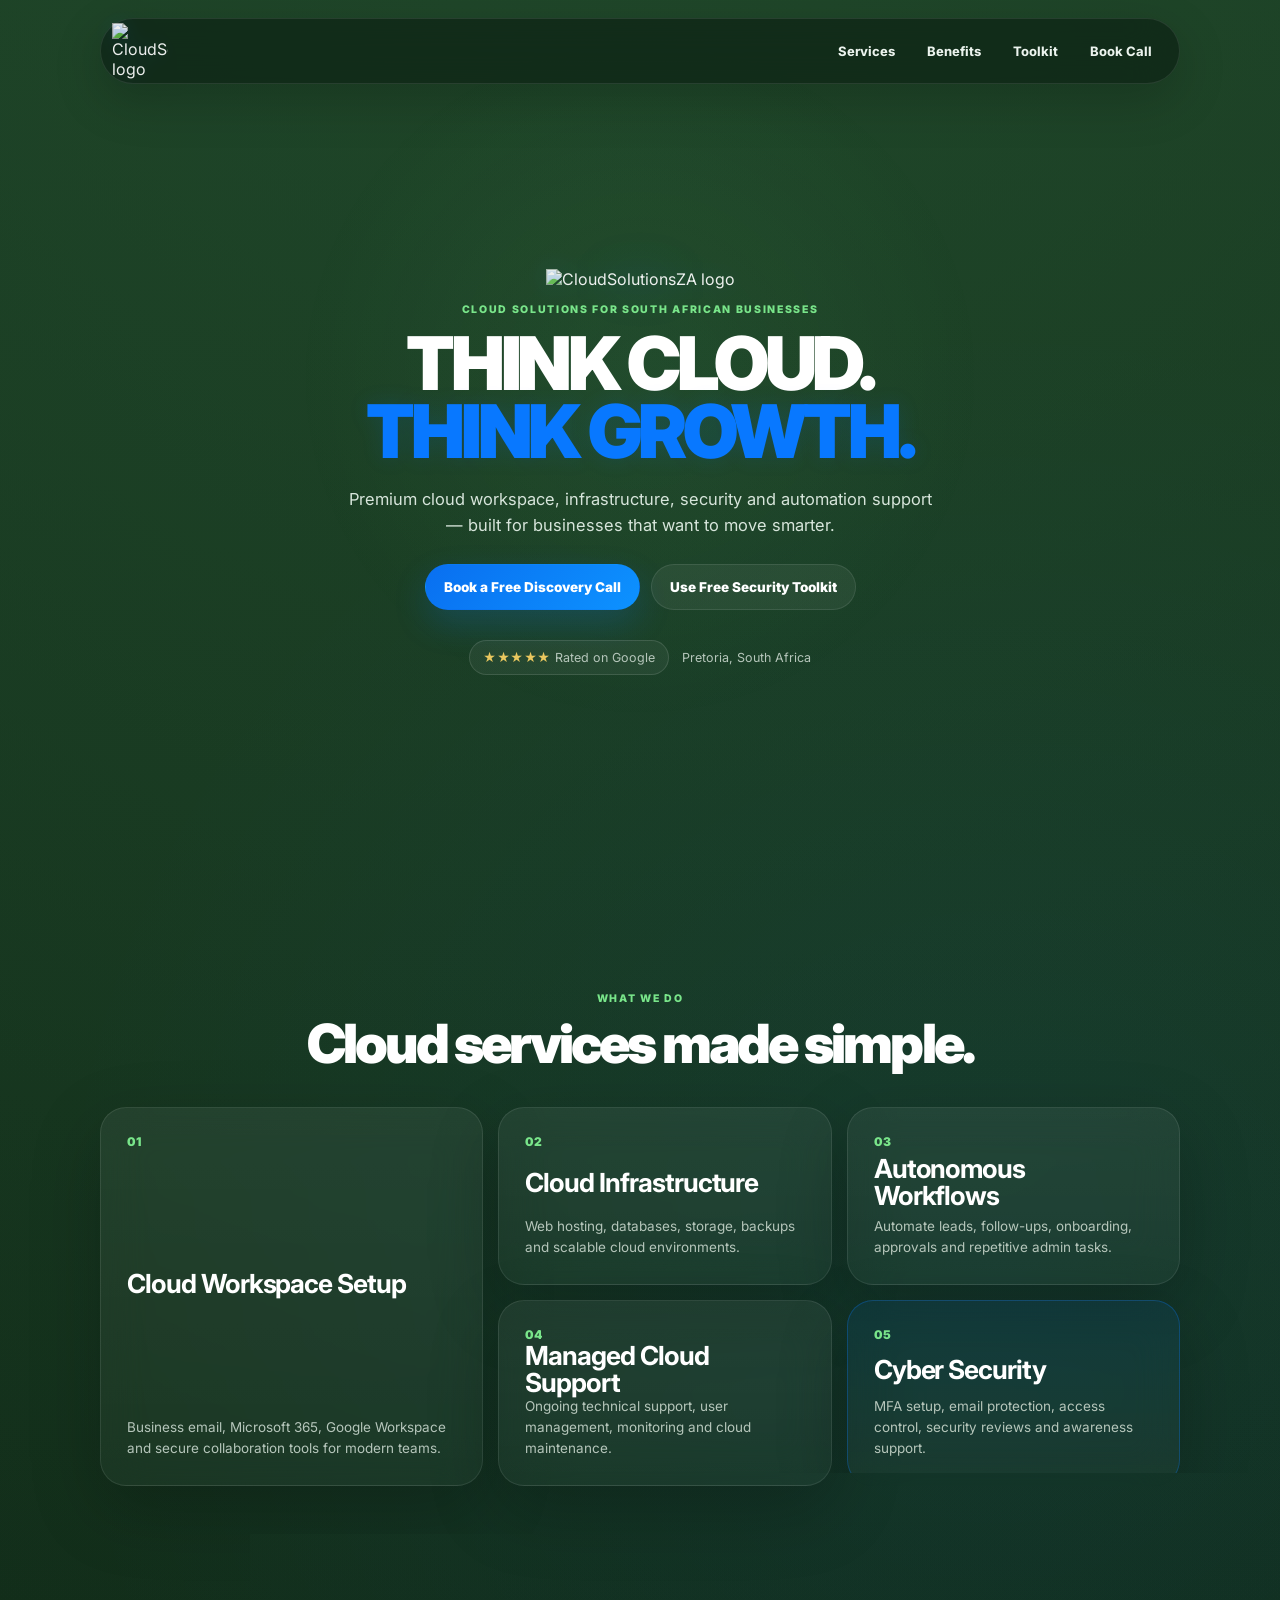
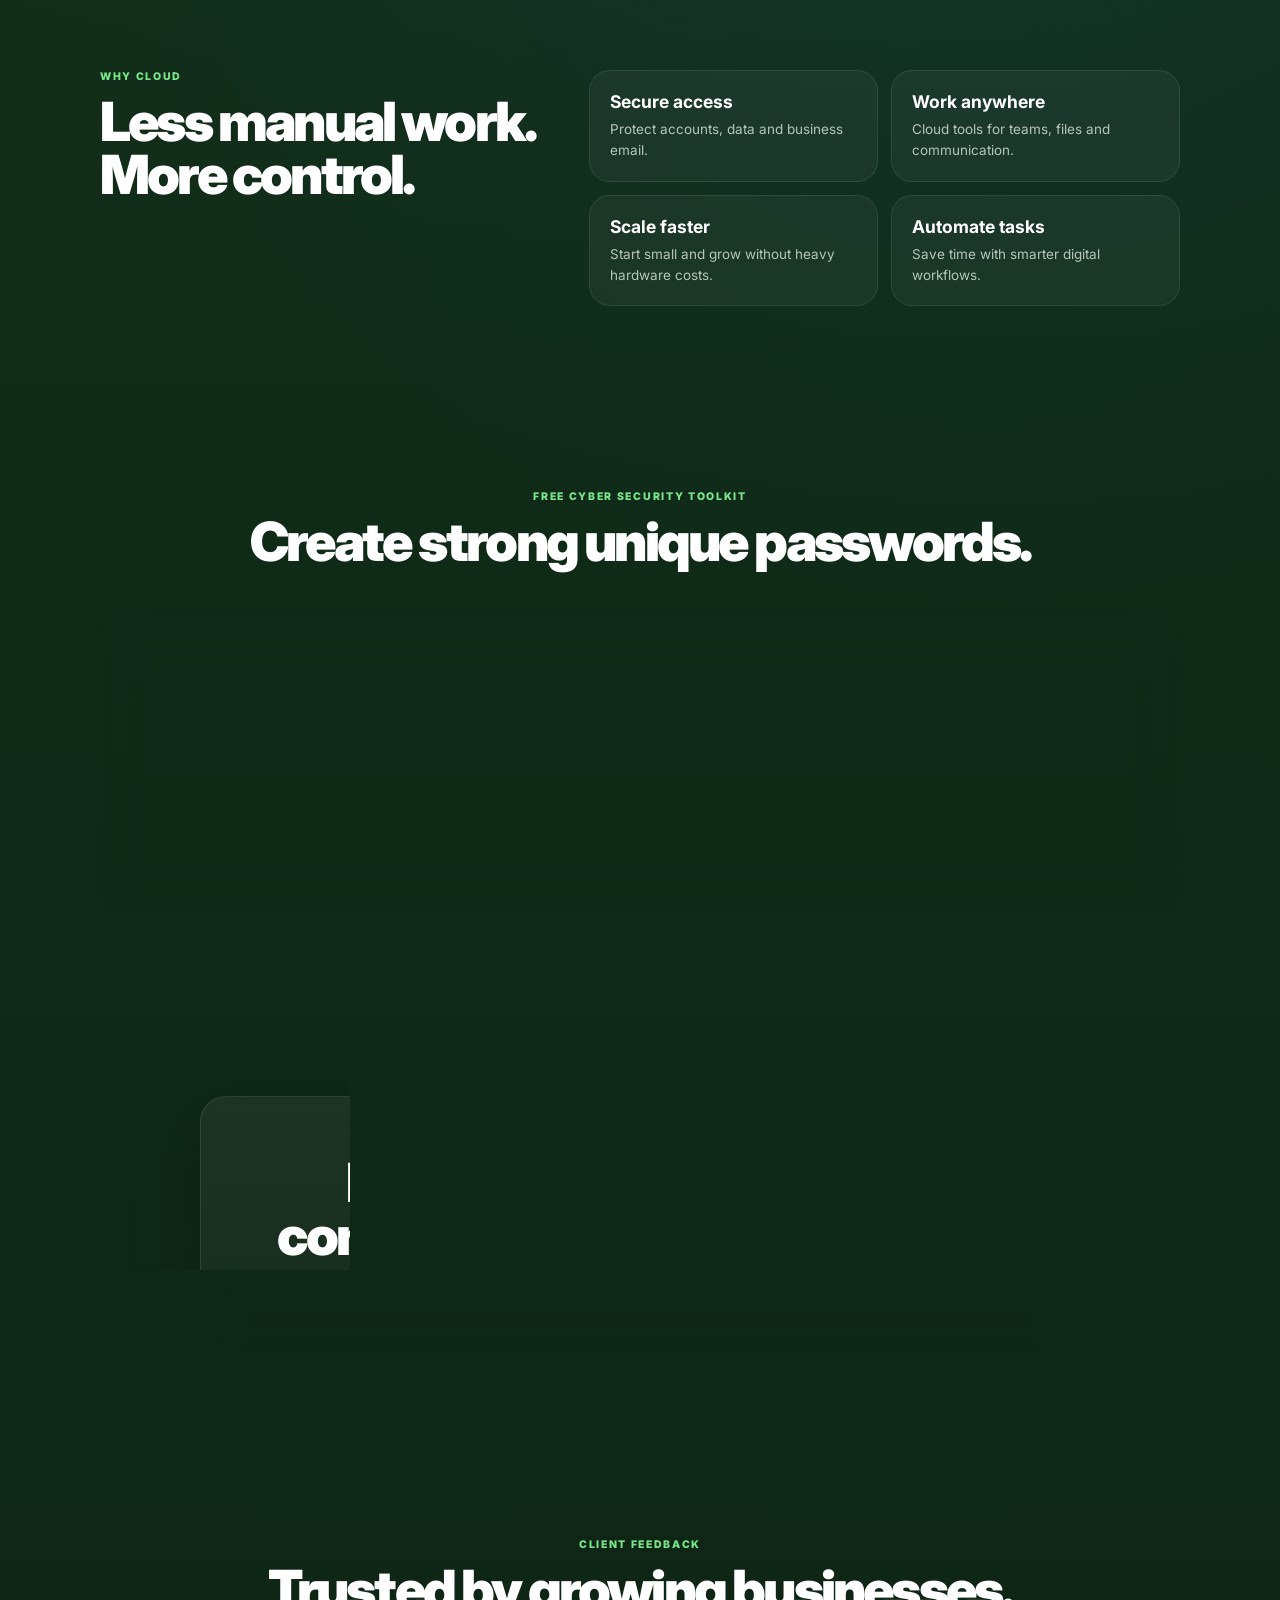
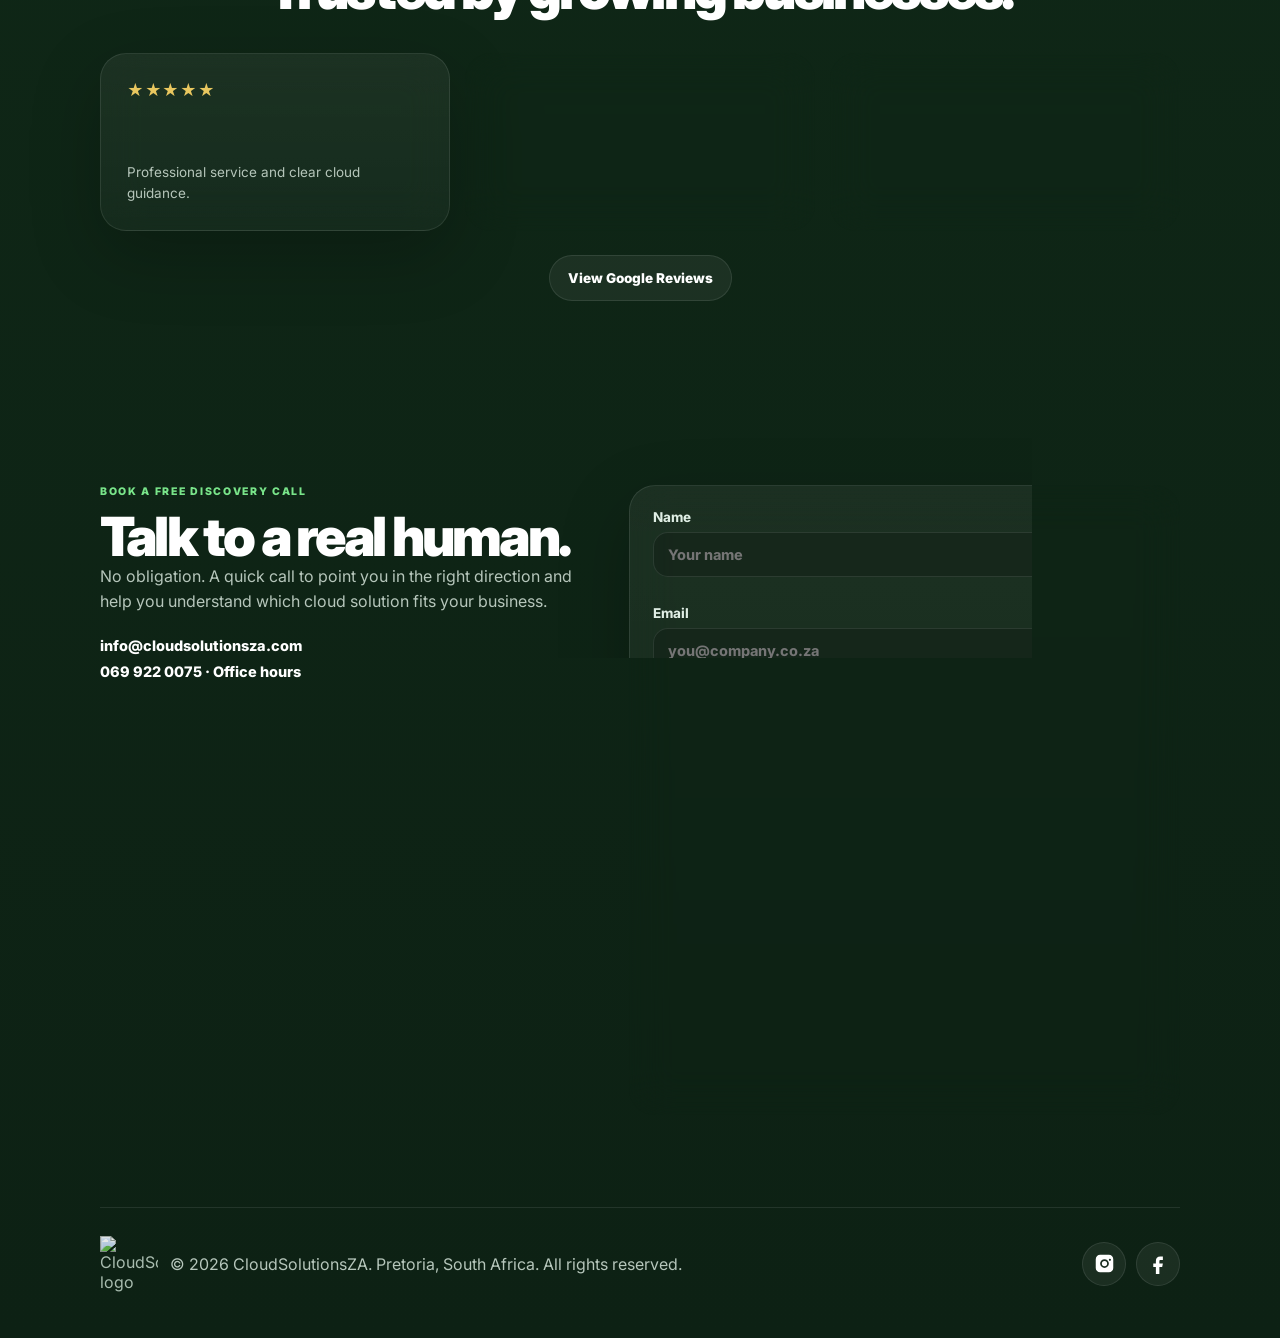
==== index.html @ 8ed2ea7b "Add files via upload" ====
<!DOCTYPE html>
<html lang="en-ZA">
<head>
  <meta charset="UTF-8" />
  <meta name="viewport" content="width=device-width, initial-scale=1.0" />
  <meta name="description" content="CloudSolutionsZA helps South African businesses with cloud workspace setup, cloud infrastructure, cybersecurity, autonomous workflows and managed cloud support." />
  <meta name="keywords" content="cloud solutions South Africa, Microsoft 365 setup, business email setup, cloud infrastructure, cybersecurity Pretoria, managed cloud support, cloud workspace setup" />
  <title>CloudSolutionsZA | Think Cloud. Think Growth.</title>
  <link rel="preconnect" href="https://fonts.googleapis.com">
  <link rel="preconnect" href="https://fonts.gstatic.com" crossorigin>
  <link href="https://fonts.googleapis.com/css2?family=Inter:wght@400;500;600;700;800;900&display=swap" rel="stylesheet">
  <link rel="icon" type="image/png" href="assets/favicon.png" />
  <link rel="apple-touch-icon" href="assets/favicon.png" />
  <link rel="stylesheet" href="styles.css" />
</head>
<body>
  <div class="page-glow"></div>

  <header class="site-header">
    <a href="#home" class="brand" aria-label="CloudSolutionsZA home">
      <img src="assets/csza-logo-transparent.png" alt="CloudSolutionsZA logo" />
    </a>
    <nav class="nav-links" id="navLinks">
      <a href="#services">Services</a>
      <a href="#benefits">Benefits</a>
      <a href="#toolkit">Toolkit</a>
      <a href="#contact">Book Call</a>
    </nav>
    <button class="menu-btn" id="menuBtn" aria-label="Open menu">☰</button>
  </header>

  <main id="home">
    <section class="hero section-pad">
      <div class="hero-logo-wrap">
        <img src="assets/csza-logo-transparent.png" alt="CloudSolutionsZA logo" class="hero-logo" />
      </div>
      <p class="eyebrow">Cloud solutions for South African businesses</p>
      <h1>THINK CLOUD.<br><span>THINK GROWTH.</span></h1>
      <p class="hero-text">Premium cloud workspace, infrastructure, security and automation support — built for businesses that want to move smarter.</p>
      <div class="hero-actions">
        <a href="#contact" class="btn btn-primary">Book a Free Discovery Call</a>
        <a href="#toolkit" class="btn btn-secondary">Use Free Security Toolkit</a>
      </div>
      <div class="trust-bar">
        <a class="google-rating" href="https://www.google.com/search?q=CloudSolutionsZA+reviews" target="_blank" rel="noopener">
          <span class="stars">★★★★★</span>
          Rated on Google
        </a>
        <span>Pretoria, South Africa</span>
      </div>
    </section>

    <section class="section-pad" id="services">
      <div class="section-heading">
        <p class="eyebrow">What we do</p>
        <h2>Cloud services made simple.</h2>
      </div>

      <div class="service-grid">
        <article class="glass-card large-card">
          <span class="card-number">01</span>
          <h3>Cloud Workspace Setup</h3>
          <p>Business email, Microsoft 365, Google Workspace and secure collaboration tools for modern teams.</p>
        </article>
        <article class="glass-card">
          <span class="card-number">02</span>
          <h3>Cloud Infrastructure</h3>
          <p>Web hosting, databases, storage, backups and scalable cloud environments.</p>
        </article>
        <article class="glass-card">
          <span class="card-number">03</span>
          <h3>Autonomous Workflows</h3>
          <p>Automate leads, follow-ups, onboarding, approvals and repetitive admin tasks.</p>
        </article>
        <article class="glass-card">
          <span class="card-number">04</span>
          <h3>Managed Cloud Support</h3>
          <p>Ongoing technical support, user management, monitoring and cloud maintenance.</p>
        </article>
        <article class="glass-card accent-card">
          <span class="card-number">05</span>
          <h3>Cyber Security</h3>
          <p>MFA setup, email protection, access control, security reviews and awareness support.</p>
        </article>
      </div>
    </section>

    <section class="section-pad split-section" id="benefits">
      <div>
        <p class="eyebrow">Why cloud</p>
        <h2>Less manual work. More control.</h2>
      </div>
      <div class="benefit-grid">
        <div class="benefit-item"><strong>Secure access</strong><span>Protect accounts, data and business email.</span></div>
        <div class="benefit-item"><strong>Work anywhere</strong><span>Cloud tools for teams, files and communication.</span></div>
        <div class="benefit-item"><strong>Scale faster</strong><span>Start small and grow without heavy hardware costs.</span></div>
        <div class="benefit-item"><strong>Automate tasks</strong><span>Save time with smarter digital workflows.</span></div>
      </div>
    </section>

    <section class="section-pad toolkit-section" id="toolkit">
      <div class="section-heading">
        <p class="eyebrow">Free cyber security toolkit</p>
        <h2>Create strong unique passwords.</h2>
      </div>

      <div class="toolkit-card">
        <div class="tool-controls">
          <label>Password Type</label>
          <div class="pill-group" role="group" aria-label="Password type">
            <button class="pill active" data-type="random">Random</button>
            <button class="pill" data-type="memorable">Memorable</button>
            <button class="pill" data-type="pin">PIN</button>
          </div>

          <label>Password Length</label>
          <select id="passwordLength">
            <option value="8">8 characters</option>
            <option value="12" selected>12 characters</option>
            <option value="16">16 characters</option>
            <option value="24">24 characters</option>
          </select>

          <button class="btn btn-primary full-btn" id="generateBtn">Generate Password</button>
        </div>

        <div class="password-result">
          <p class="small-label">Generated Password</p>
          <div class="password-box">
            <input type="text" id="passwordOutput" readonly value="Click generate" />
            <button id="copyBtn">Copy</button>
          </div>
          <div class="strength-row">
            <span id="strengthText">Strength: Waiting</span>
            <span id="entropyText">Entropy: 0 bits</span>
          </div>
          <div class="meter"><div id="meterFill"></div></div>
          <p class="tool-note">Use a different password for every account. Never reuse banking, email or admin passwords.</p>
        </div>
      </div>
    </section>

    <section class="section-pad about-section" id="about">
      <div class="glass-card about-card">
        <p class="eyebrow">About CloudSolutionsZA</p>
        <h2>Helping businesses grow confidently in the digital space.</h2>
        <p>We simplify cloud technology for South African businesses that need secure systems, modern tools and reliable support.</p>
      </div>
    </section>

    <section class="section-pad testimonials" id="testimonials">
      <div class="section-heading">
        <p class="eyebrow">Client feedback</p>
        <h2>Trusted by growing businesses.</h2>
      </div>
      <div class="testimonial-grid">
        <article class="glass-card"><span class="stars">★★★★★</span><p>Professional service and clear cloud guidance.</p></article>
        <article class="glass-card"><span class="stars">★★★★★</span><p>Quick setup, clean communication and reliable support.</p></article>
        <article class="glass-card"><span class="stars">★★★★★</span><p>Helped us understand what cloud solution fits our business.</p></article>
      </div>
      <a class="btn btn-secondary review-btn" href="https://www.google.com/search?q=CloudSolutionsZA+reviews" target="_blank" rel="noopener">View Google Reviews</a>
    </section>

    <section class="section-pad contact-section" id="contact">
      <div class="contact-copy">
        <p class="eyebrow">Book a free discovery call</p>
        <h2>Talk to a real human.</h2>
        <p>No obligation. A quick call to point you in the right direction and help you understand which cloud solution fits your business.</p>
        <div class="contact-lines">
          <a href="mailto:info@cloudsolutionsza.com">info@cloudsolutionsza.com</a>
          <a href="tel:+27699220075">069 922 0075 · Office hours</a>
        </div>
      </div>

      <form class="contact-form" action="https://formspree.io/f/xqejkkvl" method="POST">
        <label>Name<input type="text" name="name" required placeholder="Your name" /></label>
        <label>Email<input type="email" name="email" required placeholder="you@company.co.za" /></label>
        <label>Number<input type="tel" name="number" required placeholder="069 000 0000" /></label>
        <label>Service Needed
          <select name="service" required>
            <option value="">Select a service</option>
            <option>Cloud Workspace Setup</option>
            <option>Cloud Infrastructure</option>
            <option>Autonomous Workflows</option>
            <option>Managed Cloud Support</option>
            <option>Cyber Security</option>
          </select>
        </label>
        <label>Message<textarea name="message" rows="4" placeholder="Tell us what you need"></textarea></label>
        <button class="btn btn-primary full-btn" type="submit">Book Call</button>
      </form>
    </section>
  </main>

  <footer class="footer">
    <div class="footer-brand">
      <img src="assets/csza-logo-transparent.png" alt="CloudSolutionsZA logo" />
      <p>© 2026 CloudSolutionsZA. Pretoria, South Africa. All rights reserved.</p>
    </div>
    <div class="social-links">
      <a href="https://www.instagram.com/cloudsolutionsza" target="_blank" rel="noopener" aria-label="Instagram">
        <svg viewBox="0 0 24 24"><path d="M7 2h10a5 5 0 0 1 5 5v10a5 5 0 0 1-5 5H7a5 5 0 0 1-5-5V7a5 5 0 0 1 5-5zm5 5a5 5 0 1 0 0 10 5 5 0 0 0 0-10zm0 2a3 3 0 1 1 0 6 3 3 0 0 1 0-6zm6.2-2.4a1.2 1.2 0 1 0 0 2.4 1.2 1.2 0 0 0 0-2.4z"/></svg>
      </a>
      <a href="https://www.facebook.com/cloudsolutionsza" target="_blank" rel="noopener" aria-label="Facebook">
        <svg viewBox="0 0 24 24"><path d="M14 8h3V4h-3c-3.3 0-5 2-5 5v3H6v4h3v8h4v-8h3.2l.8-4h-4V9c0-.7.3-1 1-1z"/></svg>
      </a>
    </div>
  </footer>

  <script src="script.js"></script>
</body>
</html>
---- styles.css ----
:root{
  --green:#102a18;
  --green-2:#183820;
  --green-3:#0d2114;
  --blue:#0878ff;
  --blue-soft:#4a9cff;
  --white:#ffffff;
  --muted:#b6c6bb;
  --line:rgba(255,255,255,.095);
  --glass:rgba(255,255,255,.052);
  --shadow:0 24px 70px rgba(0,0,0,.22);
}
*{box-sizing:border-box;margin:0;padding:0}
html{scroll-behavior:smooth}
body{
  font-family:Inter,system-ui,-apple-system,BlinkMacSystemFont,"Segoe UI",sans-serif;
  background:
    radial-gradient(circle at 50% -8%,rgba(43,94,56,.46),transparent 42%),
    radial-gradient(circle at 78% 28%,rgba(8,120,255,.075),transparent 28%),
    linear-gradient(180deg,#183820 0%,#102a18 48%,#0d2114 100%);
  color:var(--white);
  overflow-x:hidden;
}
a{color:inherit;text-decoration:none}
button,input,select,textarea{font:inherit}
.page-glow{position:fixed;inset:0;pointer-events:none;background:radial-gradient(circle at 50% 42%,rgba(124,255,155,.055),transparent 42%);z-index:-1}
.site-header{
  position:fixed;top:18px;left:50%;transform:translateX(-50%);z-index:20;
  width:min(1080px,92%);height:66px;padding:0 14px 0 11px;
  display:flex;align-items:center;justify-content:space-between;
  border:1px solid var(--line);border-radius:999px;
  background:rgba(13,33,20,.68);backdrop-filter:blur(24px);
  box-shadow:0 16px 50px rgba(0,0,0,.18)
}
.brand{display:flex;align-items:center}.brand img{width:56px;height:auto;mix-blend-mode:screen;filter:drop-shadow(0 12px 24px rgba(0,0,0,.22)) drop-shadow(0 0 10px rgba(8,120,255,.12));opacity:.92}
.nav-links{display:flex;align-items:center;gap:6px}.nav-links a{font-size:13px;font-weight:750;color:#ecf4ee;padding:10px 13px;border-radius:999px}.nav-links a:hover{background:rgba(255,255,255,.065)}
.menu-btn{display:none;background:rgba(255,255,255,.065);color:white;border:1px solid var(--line);border-radius:999px;width:42px;height:42px;cursor:pointer}
.section-pad{width:min(1080px,90%);margin:0 auto;padding:92px 0}.hero{min-height:100svh;display:flex;flex-direction:column;align-items:center;justify-content:center;text-align:center;padding-top:108px;padding-bottom:64px}
.hero-logo-wrap{margin-bottom:14px;position:relative}.hero-logo-wrap:after{content:"";position:absolute;inset:18% 4%;background:radial-gradient(circle,rgba(8,120,255,.14),transparent 58%);filter:blur(22px);z-index:-1}
.hero-logo{width:112px;height:auto;mix-blend-mode:screen;filter:drop-shadow(0 22px 42px rgba(0,0,0,.24)) drop-shadow(0 0 12px rgba(8,120,255,.14));opacity:.92}
.eyebrow{text-transform:uppercase;letter-spacing:.16em;color:#79e58a;font-size:10.5px;font-weight:850;margin-bottom:13px}
.hero h1{font-size:clamp(38px,6.6vw,74px);line-height:.92;letter-spacing:-.058em;font-weight:900;text-wrap:balance;max-width:900px}.hero h1 span,.blue-text{color:var(--blue);text-shadow:0 0 22px rgba(8,120,255,.14)}
.hero-text{max-width:585px;margin:20px auto 0;color:#d7e5db;font-size:clamp(14px,1.45vw,16.5px);line-height:1.58}.hero-actions{display:flex;gap:11px;margin-top:26px;flex-wrap:wrap;justify-content:center}
.btn{display:inline-flex;align-items:center;justify-content:center;min-height:46px;padding:0 18px;border-radius:999px;font-weight:850;border:1px solid transparent;transition:.22s;font-size:13.5px}.btn-primary{background:linear-gradient(135deg,#096ff0,#0d92ff);color:#fff;box-shadow:0 14px 34px rgba(8,120,255,.20)}.btn-primary:hover{transform:translateY(-2px)}.btn-secondary{background:rgba(255,255,255,.06);border-color:var(--line);color:#fff}.trust-bar{display:flex;gap:13px;align-items:center;justify-content:center;flex-wrap:wrap;margin-top:30px;color:var(--muted);font-size:12.5px}.google-rating{padding:9px 13px;border-radius:999px;border:1px solid rgba(255,255,255,.12);background:rgba(255,255,255,.05)}.stars{color:#e9c75f;letter-spacing:.04em}.section-heading{text-align:center;margin-bottom:36px}.section-heading h2,.split-section h2,.about-card h2,.contact-copy h2{font-size:clamp(32px,4.6vw,54px);line-height:.98;letter-spacing:-.052em;font-weight:900;text-wrap:balance}.service-grid{display:grid;grid-template-columns:1.15fr 1fr 1fr;gap:15px}.glass-card,.toolkit-card,.contact-form{background:linear-gradient(180deg,rgba(255,255,255,.06),rgba(255,255,255,.032));border:1px solid var(--line);border-radius:26px;box-shadow:var(--shadow);backdrop-filter:blur(22px)}.glass-card{padding:26px;min-height:178px;display:flex;flex-direction:column;justify-content:space-between}.large-card{grid-row:span 2}.card-number{color:#79e58a;font-weight:900;font-size:12px}.glass-card h3{font-size:clamp(20px,2.05vw,29px);line-height:1.04;letter-spacing:-.04em}.glass-card p{color:var(--muted);line-height:1.55;font-size:13.5px}.accent-card{border-color:rgba(8,120,255,.30);background:linear-gradient(180deg,rgba(8,120,255,.085),rgba(255,255,255,.032))}.split-section{display:grid;grid-template-columns:.95fr 1.25fr;gap:40px;align-items:start}.benefit-grid{display:grid;grid-template-columns:1fr 1fr;gap:13px}.benefit-item{padding:20px;border:1px solid var(--line);border-radius:21px;background:rgba(255,255,255,.045)}.benefit-item strong{display:block;font-size:17.5px;margin-bottom:6px}.benefit-item span{color:var(--muted);line-height:1.5;font-size:13.5px}.toolkit-card{display:grid;grid-template-columns:.9fr 1.1fr;gap:20px;padding:22px}.tool-controls,.password-result{padding:16px}.tool-controls label,.contact-form label{display:block;color:#e0eee5;font-weight:750;margin-bottom:11px;font-size:13.5px}.pill-group{display:flex;gap:8px;margin-bottom:22px;flex-wrap:wrap}.pill{border:1px solid var(--line);background:rgba(255,255,255,.06);color:#fff;border-radius:999px;padding:9px 14px;cursor:pointer;font-weight:750;font-size:13px}.pill.active{background:#0878ff;border-color:#0878ff}select,input,textarea{width:100%;border:1px solid var(--line);background:rgba(0,0,0,.16);color:#fff;border-radius:15px;padding:13px 14px;outline:none;margin-top:7px;margin-bottom:17px;font-size:14.5px}textarea{resize:vertical}.full-btn{width:100%}.small-label{color:#79e58a;text-transform:uppercase;font-size:10.5px;letter-spacing:.14em;font-weight:900}.password-box{display:flex;gap:10px;margin-top:12px}.password-box input{font-size:clamp(16px,2vw,20px);font-weight:850;letter-spacing:.01em;margin:0;min-width:0}.password-box button{border:1px solid var(--line);border-radius:15px;background:#f7fbff;color:#0d2114;font-weight:900;padding:0 15px;cursor:pointer}.strength-row{display:flex;justify-content:space-between;gap:12px;color:var(--muted);margin:17px 0 9px;font-weight:700;font-size:12.8px}.meter{height:9px;border-radius:999px;background:rgba(255,255,255,.085);overflow:hidden}.meter div{height:100%;width:0%;background:linear-gradient(90deg,#1d4ed8,#2563eb,#0878ff);box-shadow:0 0 16px rgba(8,120,255,.28);transition:.3s}.tool-note{margin-top:15px;color:var(--muted);line-height:1.55;font-size:13.5px}.about-card{text-align:center;max-width:880px;margin:auto}.about-card h2{margin-bottom:16px}.about-card p:last-child{max-width:620px;margin:auto;color:var(--muted);font-size:15px;line-height:1.6}.testimonial-grid{display:grid;grid-template-columns:repeat(3,1fr);gap:15px}.review-btn{margin:24px auto 0;display:flex;width:max-content}.contact-section{display:grid;grid-template-columns:.95fr 1.05fr;gap:30px;align-items:start}.contact-copy p:not(.eyebrow){font-size:16px;line-height:1.6;color:var(--muted)}.contact-lines{display:grid;gap:9px;margin-top:22px;color:#fff;font-weight:800;font-size:14.5px}.contact-form{padding:23px}.footer{width:min(1080px,90%);margin:0 auto;padding:28px 0 46px;display:flex;align-items:center;justify-content:space-between;color:var(--muted);border-top:1px solid var(--line);gap:20px}.footer-brand{display:flex;align-items:center;gap:12px}.footer img{width:58px;mix-blend-mode:screen;filter:drop-shadow(0 10px 20px rgba(0,0,0,.24));opacity:.9}.social-links{display:flex;gap:10px}.social-links a{width:44px;height:44px;display:grid;place-items:center;border-radius:50%;background:rgba(255,255,255,.06);border:1px solid var(--line)}.social-links svg{width:21px;height:21px;fill:white}
@media(max-width:920px){.site-header{top:12px;width:94%;height:62px}.brand img{width:50px}.menu-btn{display:block}.nav-links{position:absolute;top:72px;left:0;right:0;display:none;flex-direction:column;align-items:stretch;background:rgba(13,33,20,.97);padding:15px;border-radius:23px;border:1px solid var(--line);box-shadow:var(--shadow)}.nav-links.show{display:flex}.nav-links a{text-align:center}.section-pad{width:92%;padding:72px 0}.hero{padding-top:102px;min-height:auto}.hero-logo{width:96px}.hero h1{font-size:clamp(34px,10.7vw,56px);letter-spacing:-.052em}.hero-text{font-size:14.5px;max-width:500px}.hero-actions{width:100%;max-width:410px}.btn{width:100%;min-height:45px}.trust-bar{margin-top:24px}.section-heading{margin-bottom:28px}.section-heading h2,.split-section h2,.about-card h2,.contact-copy h2{font-size:clamp(29px,8vw,46px);letter-spacing:-.047em}.service-grid,.split-section,.toolkit-card,.contact-section,.testimonial-grid{grid-template-columns:1fr}.large-card{grid-row:auto}.glass-card{min-height:auto;padding:23px;gap:20px}.glass-card h3{font-size:25px}.benefit-grid{grid-template-columns:1fr}.toolkit-card,.contact-form{padding:17px;border-radius:23px}.tool-controls,.password-result{padding:7px}.password-box{flex-direction:column}.password-box button{min-height:45px}.strength-row{flex-direction:column}.footer{flex-direction:column;text-align:center}.footer-brand{flex-direction:column}.footer img{width:54px}}
@media(max-width:480px){.section-pad{width:91%;padding:58px 0}.site-header{height:56px}.menu-btn{width:39px;height:39px}.hero{padding-top:92px}.hero-logo{width:84px}.eyebrow{font-size:9.8px;letter-spacing:.13em}.hero h1{font-size:clamp(31px,12vw,46px);line-height:.96}.hero-text{font-size:13.7px;margin-top:17px}.hero-actions{margin-top:21px}.section-heading h2,.split-section h2,.about-card h2,.contact-copy h2{font-size:clamp(28px,9.2vw,40px)}.glass-card h3{font-size:22.5px}.glass-card p,.benefit-item span,.tool-note{font-size:13px}.benefit-item strong{font-size:16.5px}.password-box input{font-size:15.2px}.contact-copy p:not(.eyebrow){font-size:14.5px}.footer p{font-size:13px}}
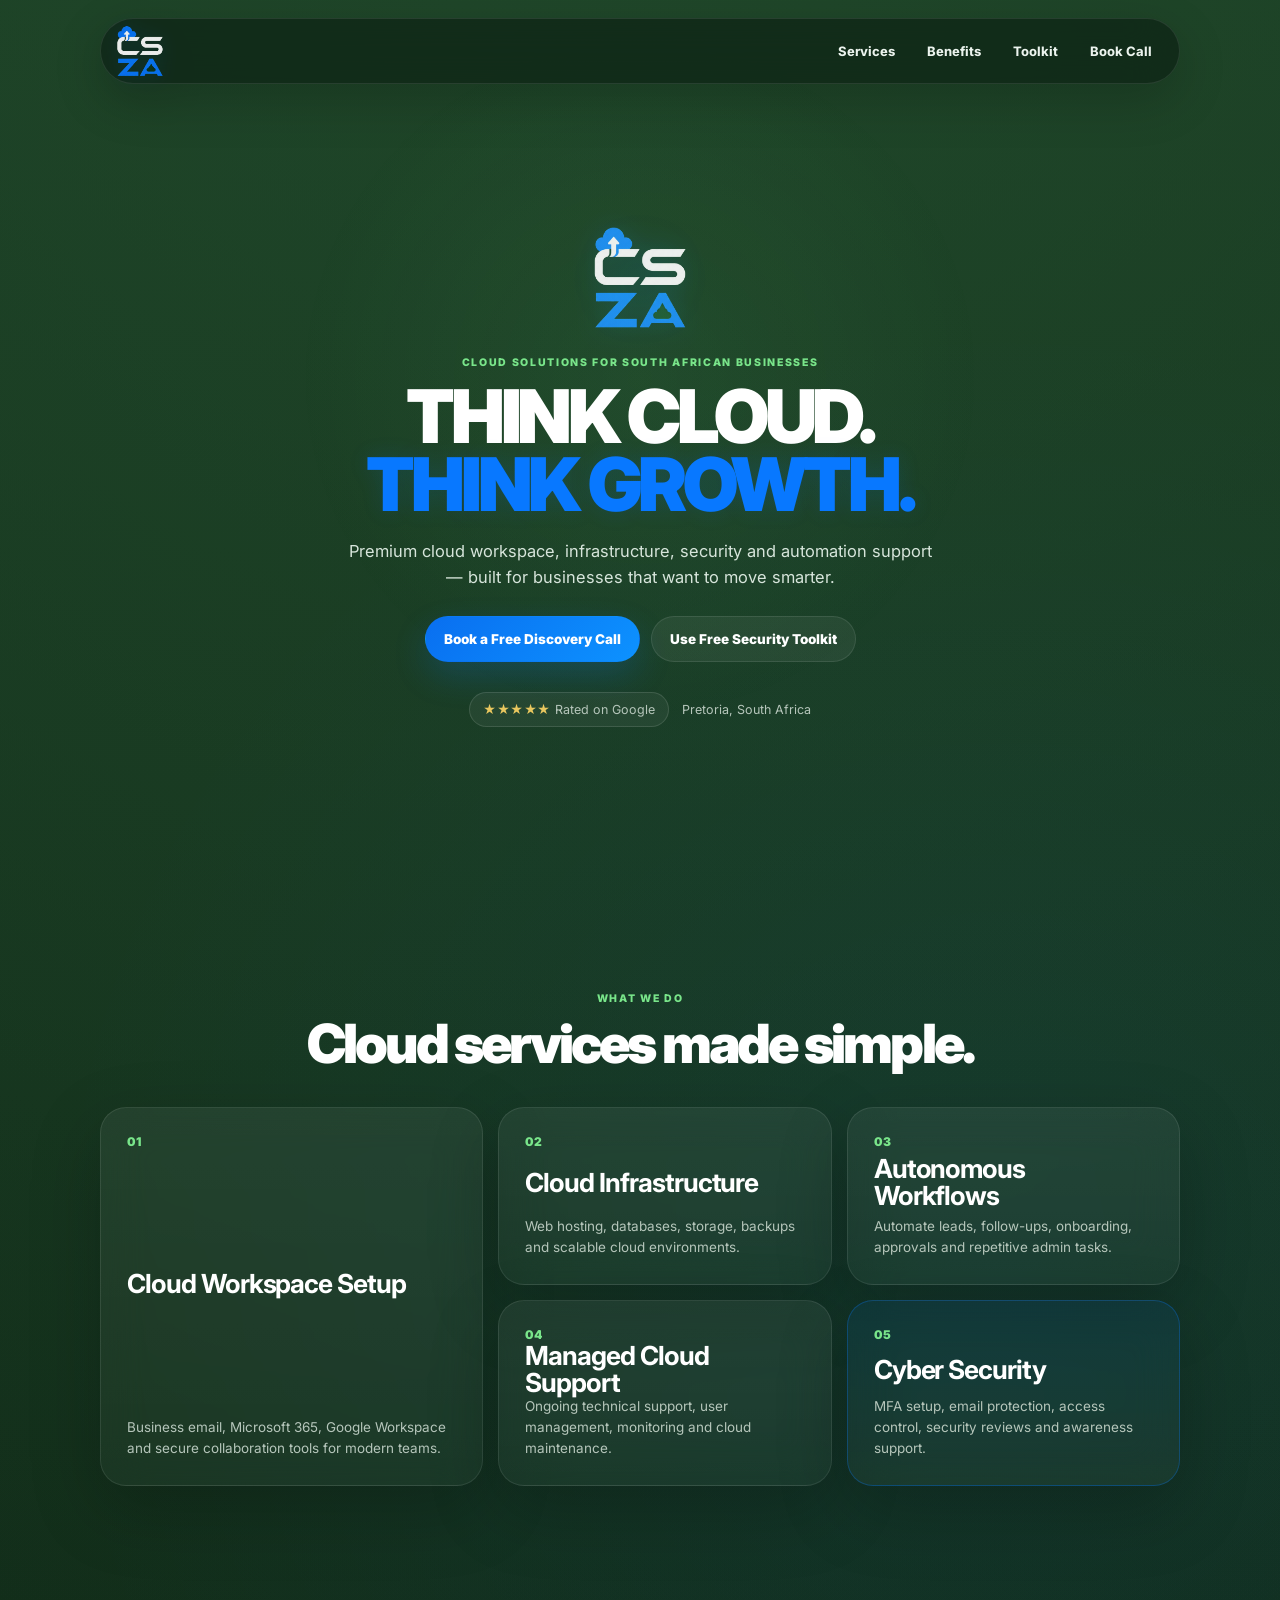
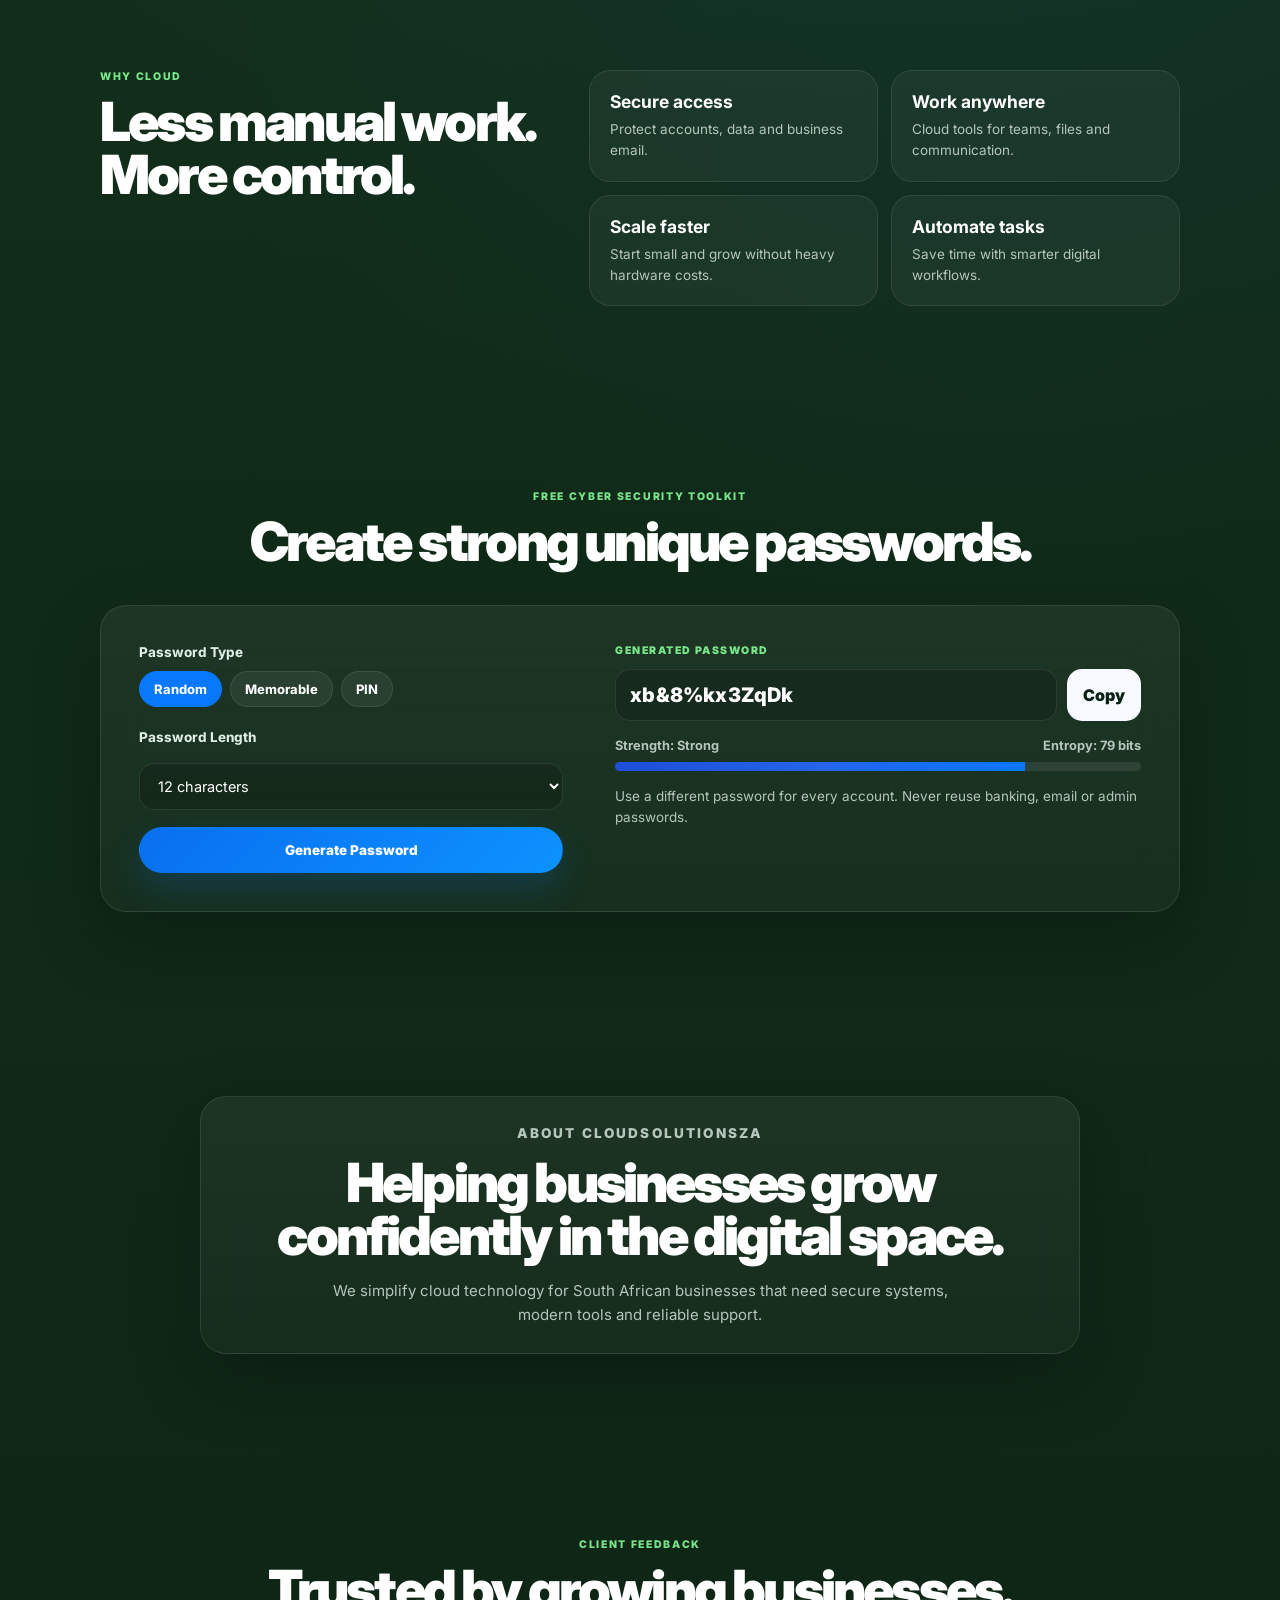
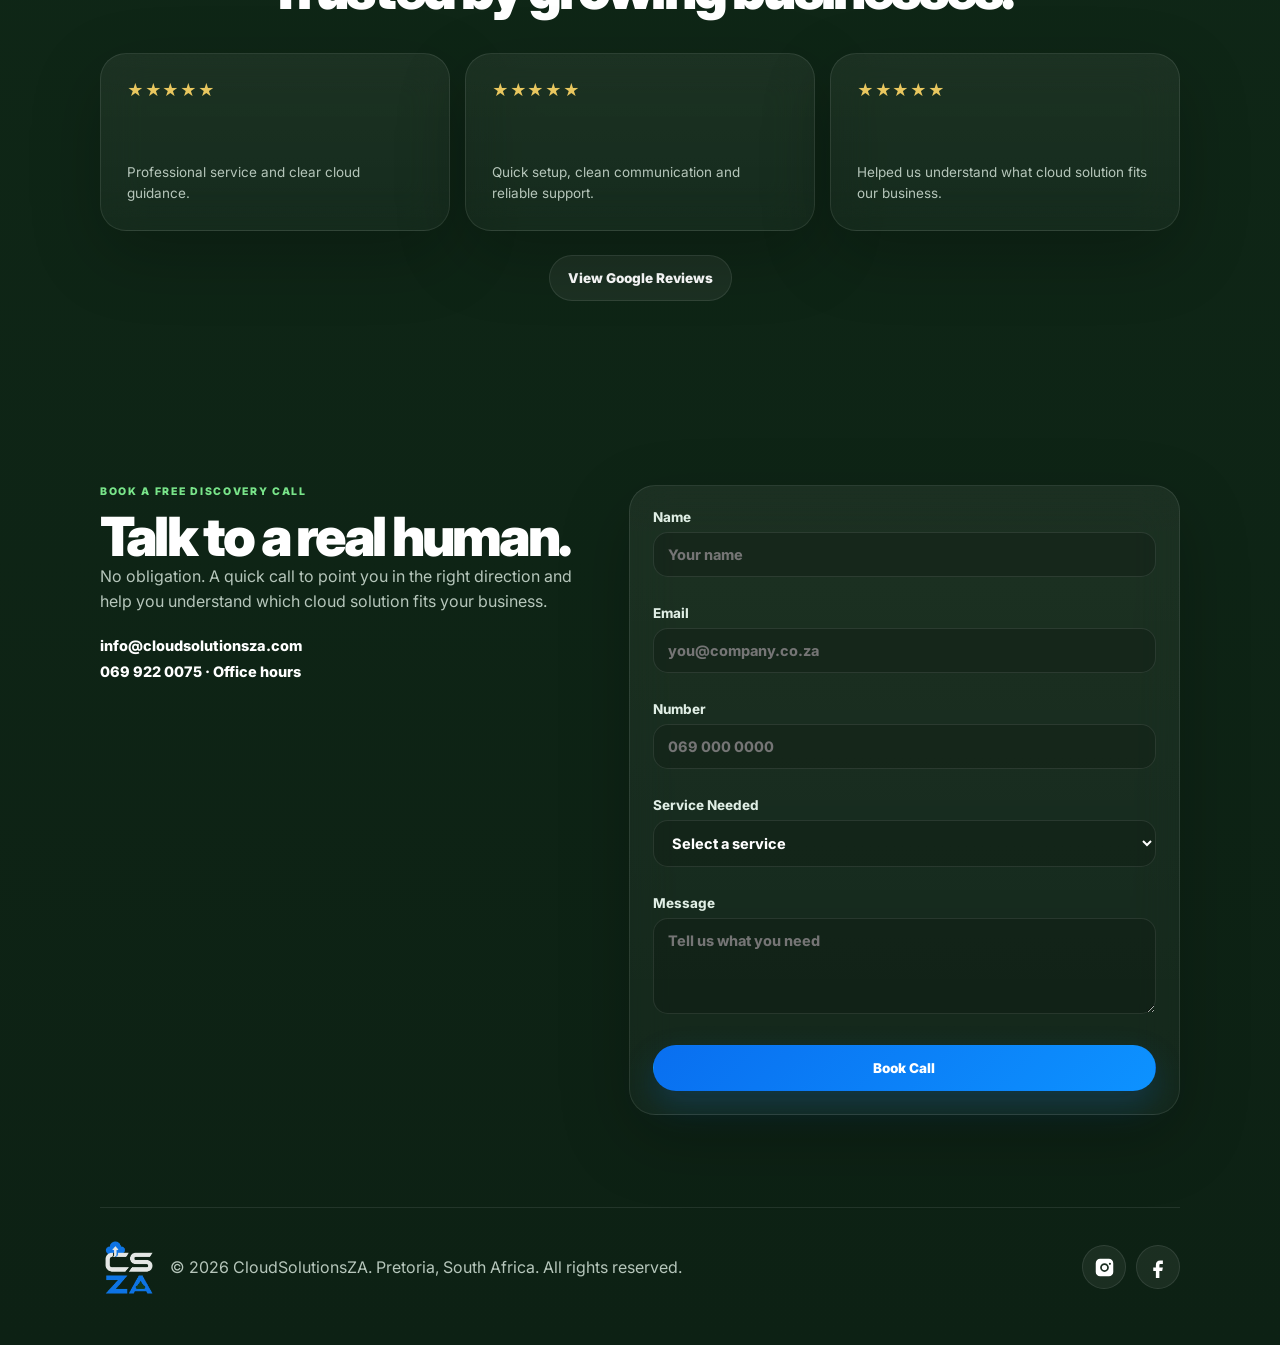
==== commit e405d207: "Update index.html" ====
--- a/index.html
+++ b/index.html
@@ -9,8 +9,8 @@
   <link rel="preconnect" href="https://fonts.googleapis.com">
   <link rel="preconnect" href="https://fonts.gstatic.com" crossorigin>
   <link href="https://fonts.googleapis.com/css2?family=Inter:wght@400;500;600;700;800;900&display=swap" rel="stylesheet">
-  <link rel="icon" type="image/png" href="assets/favicon.png" />
-  <link rel="apple-touch-icon" href="assets/favicon.png" />
+  <link rel="icon" type="image/png" href="favicon.png" />
+  <link rel="apple-touch-icon" href="favicon.png" />
   <link rel="stylesheet" href="styles.css" />
 </head>
 <body>
@@ -18,7 +18,7 @@
 
   <header class="site-header">
     <a href="#home" class="brand" aria-label="CloudSolutionsZA home">
-      <img src="assets/csza-logo-transparent.png" alt="CloudSolutionsZA logo" />
+      <img src="csza-logo-transparent.png" alt="CloudSolutionsZA logo" />
     </a>
     <nav class="nav-links" id="navLinks">
       <a href="#services">Services</a>
@@ -32,7 +32,7 @@
   <main id="home">
     <section class="hero section-pad">
       <div class="hero-logo-wrap">
-        <img src="assets/csza-logo-transparent.png" alt="CloudSolutionsZA logo" class="hero-logo" />
+        <img src="csza-logo-transparent.png" alt="CloudSolutionsZA logo" class="hero-logo" />
       </div>
       <p class="eyebrow">Cloud solutions for South African businesses</p>
       <h1>THINK CLOUD.<br><span>THINK GROWTH.</span></h1>
@@ -194,7 +194,7 @@
 
   <footer class="footer">
     <div class="footer-brand">
-      <img src="assets/csza-logo-transparent.png" alt="CloudSolutionsZA logo" />
+      <img src="csza-logo-transparent.png" alt="CloudSolutionsZA logo" />
       <p>© 2026 CloudSolutionsZA. Pretoria, South Africa. All rights reserved.</p>
     </div>
     <div class="social-links">
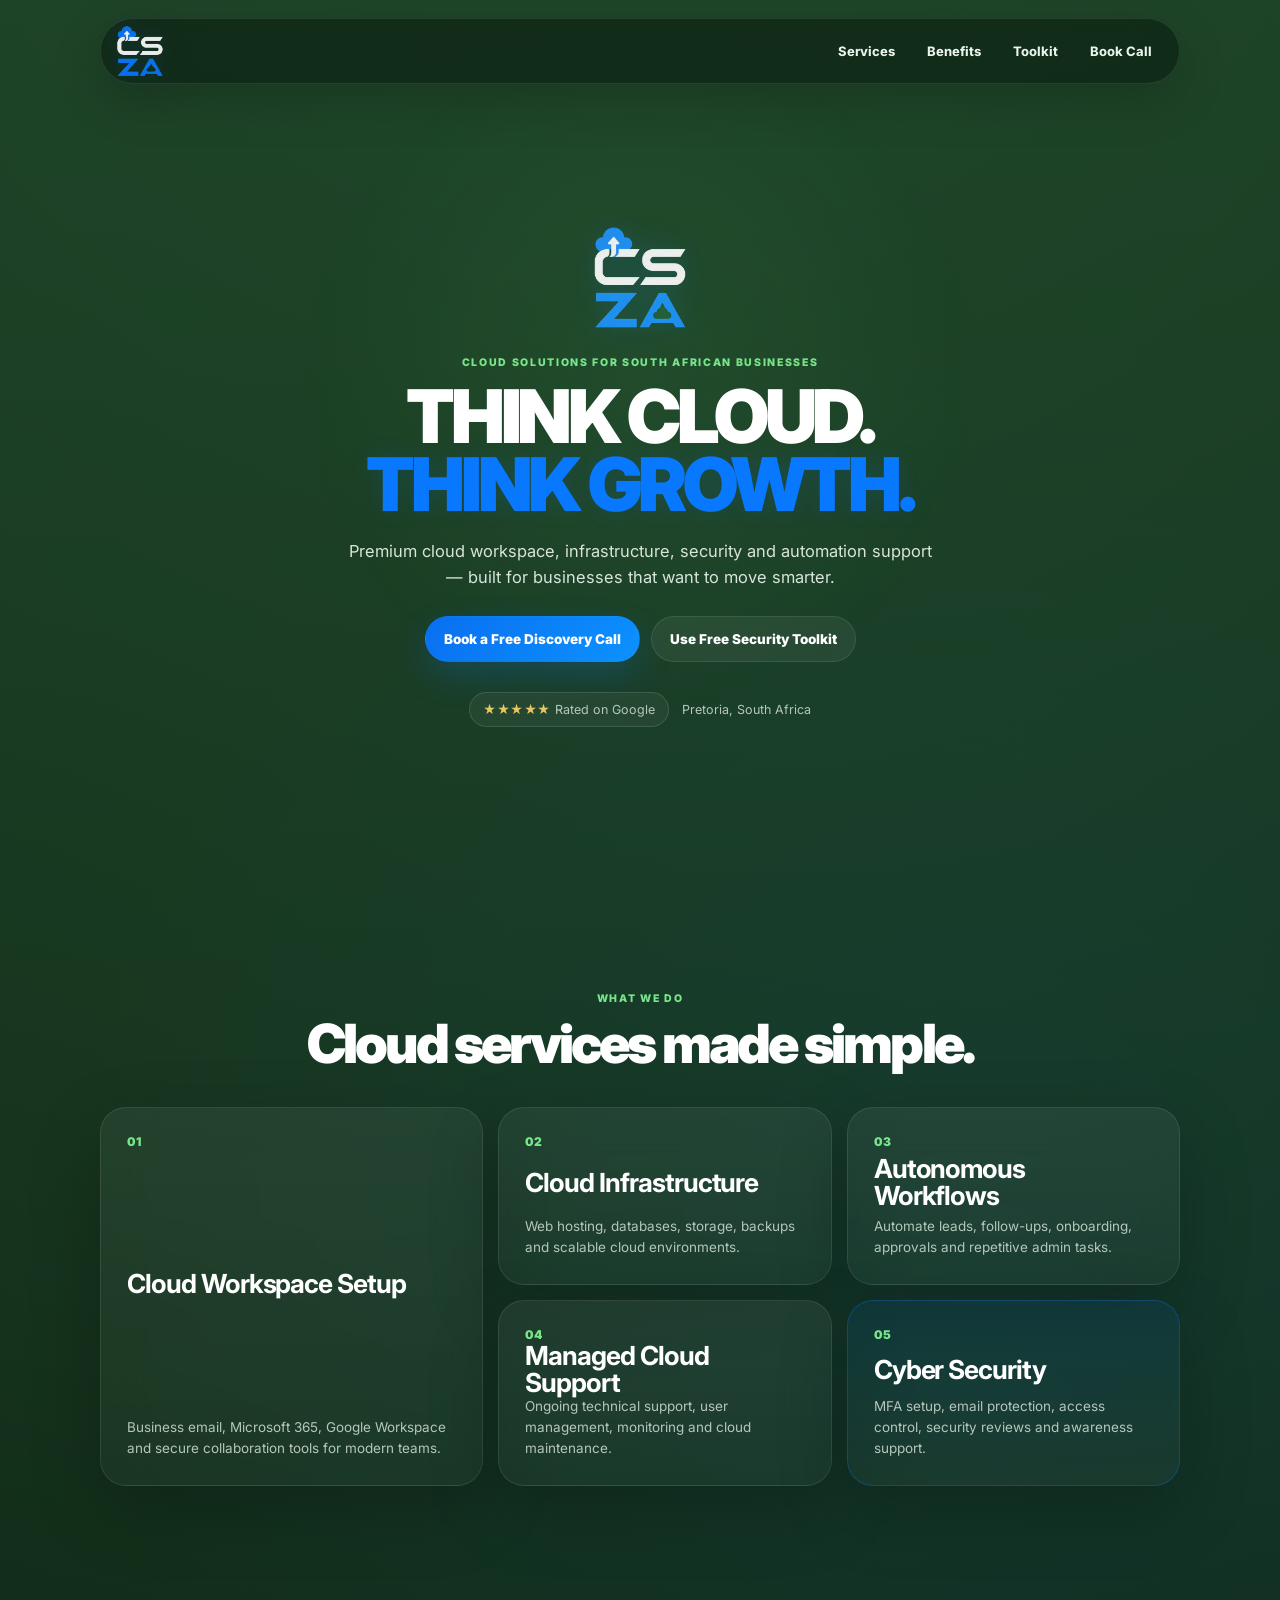
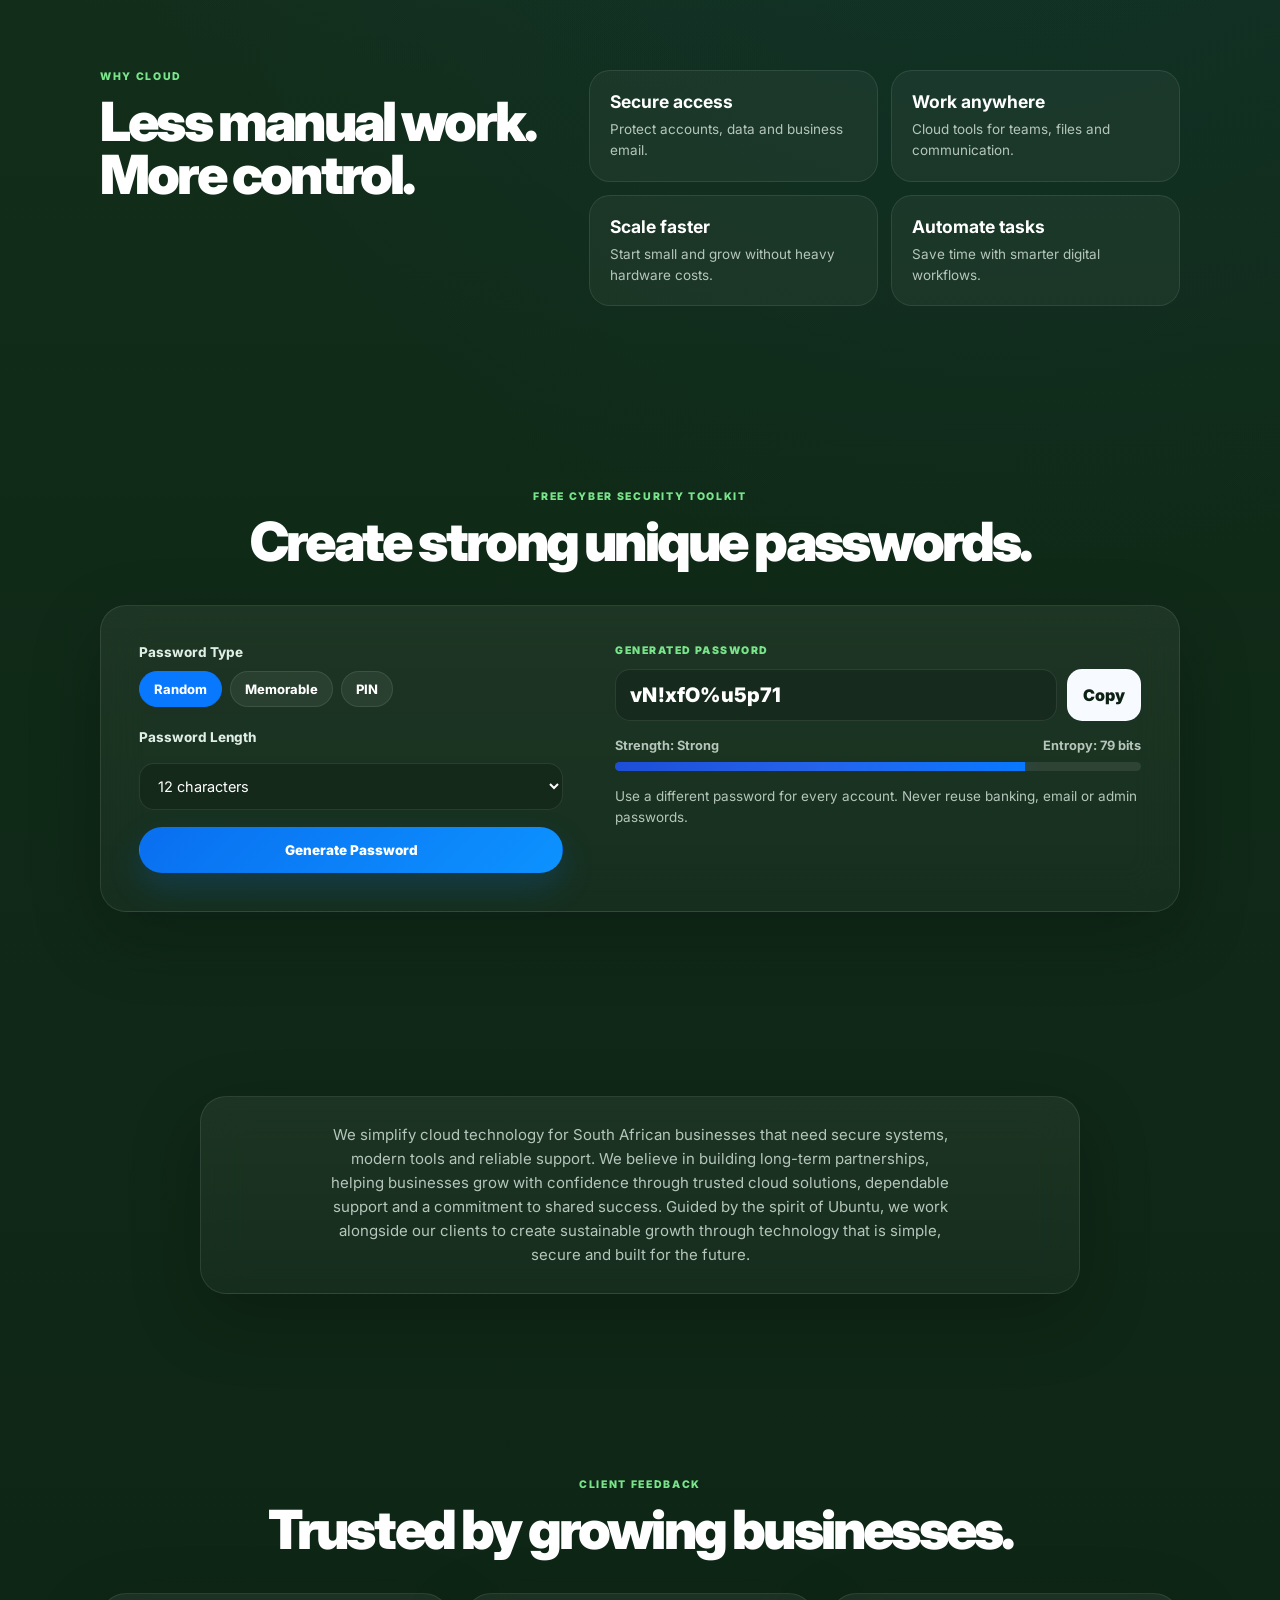
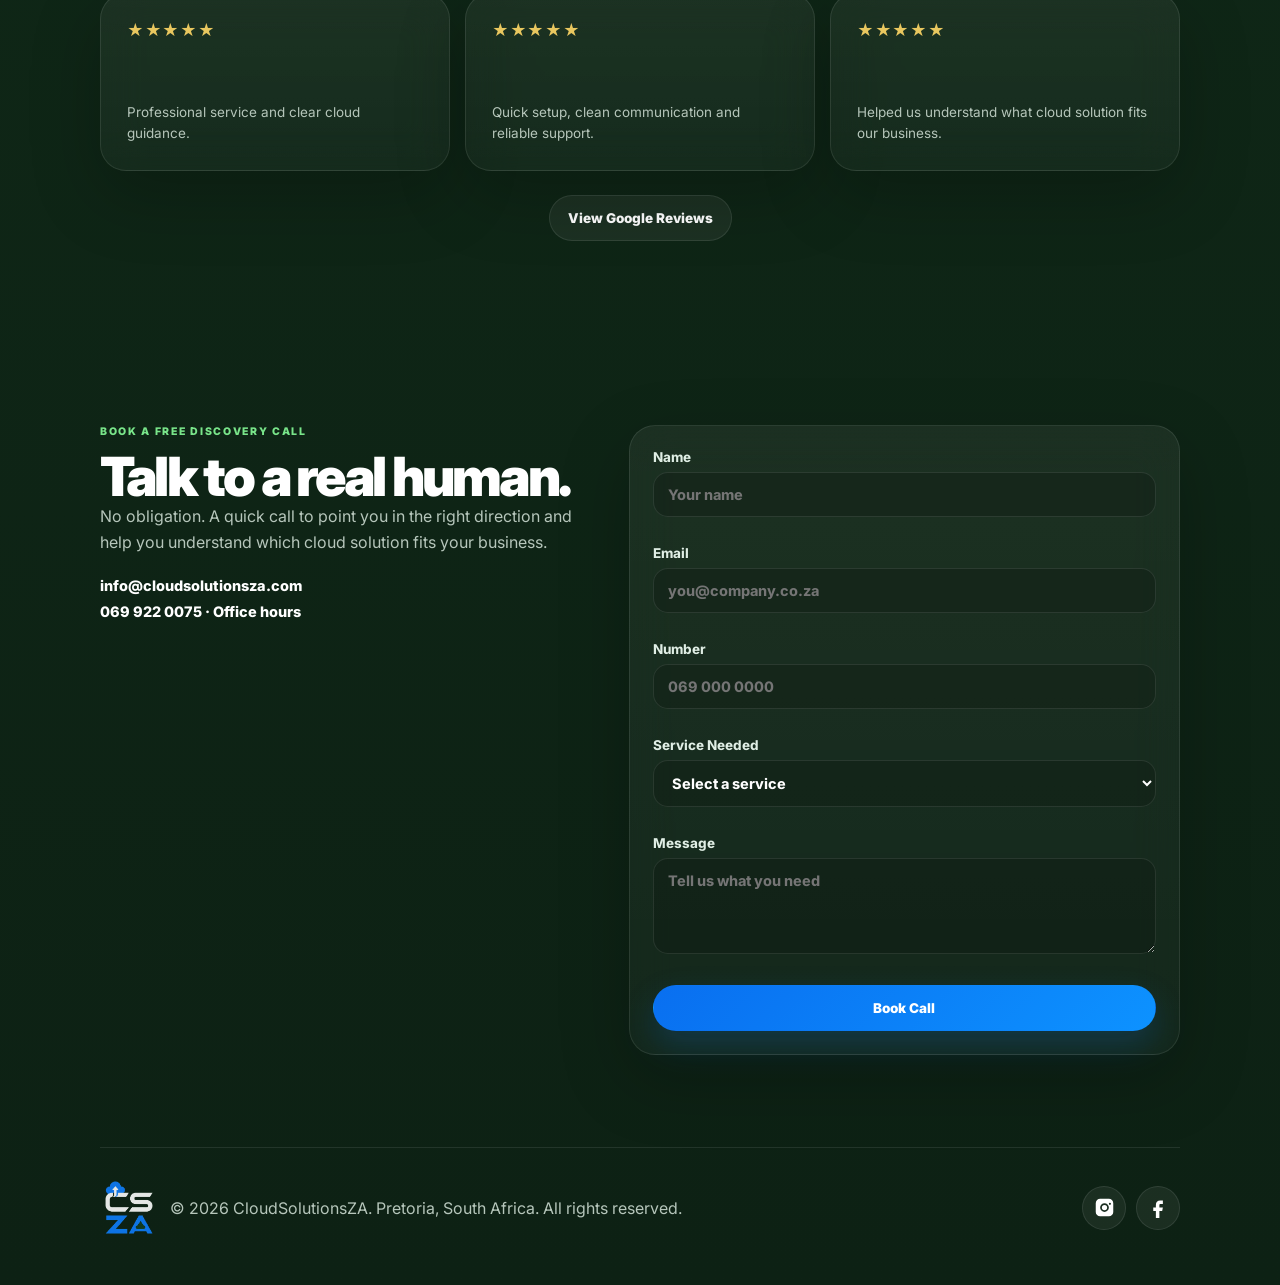
==== commit f2cbcdd2: "Update index.html" ====
--- a/index.html
+++ b/index.html
@@ -142,9 +142,14 @@
 
     <section class="section-pad about-section" id="about">
       <div class="glass-card about-card">
-        <p class="eyebrow">About CloudSolutionsZA</p>
-        <h2>Helping businesses grow confidently in the digital space.</h2>
-        <p>We simplify cloud technology for South African businesses that need secure systems, modern tools and reliable support.</p>
+        <p>
+  We simplify cloud technology for South African businesses that need secure systems,
+  modern tools and reliable support. We believe in building long-term partnerships,
+  helping businesses grow with confidence through trusted cloud solutions, dependable
+  support and a commitment to shared success. Guided by the spirit of Ubuntu, we work
+  alongside our clients to create sustainable growth through technology that is simple,
+  secure and built for the future.
+</p>
       </div>
     </section>
 
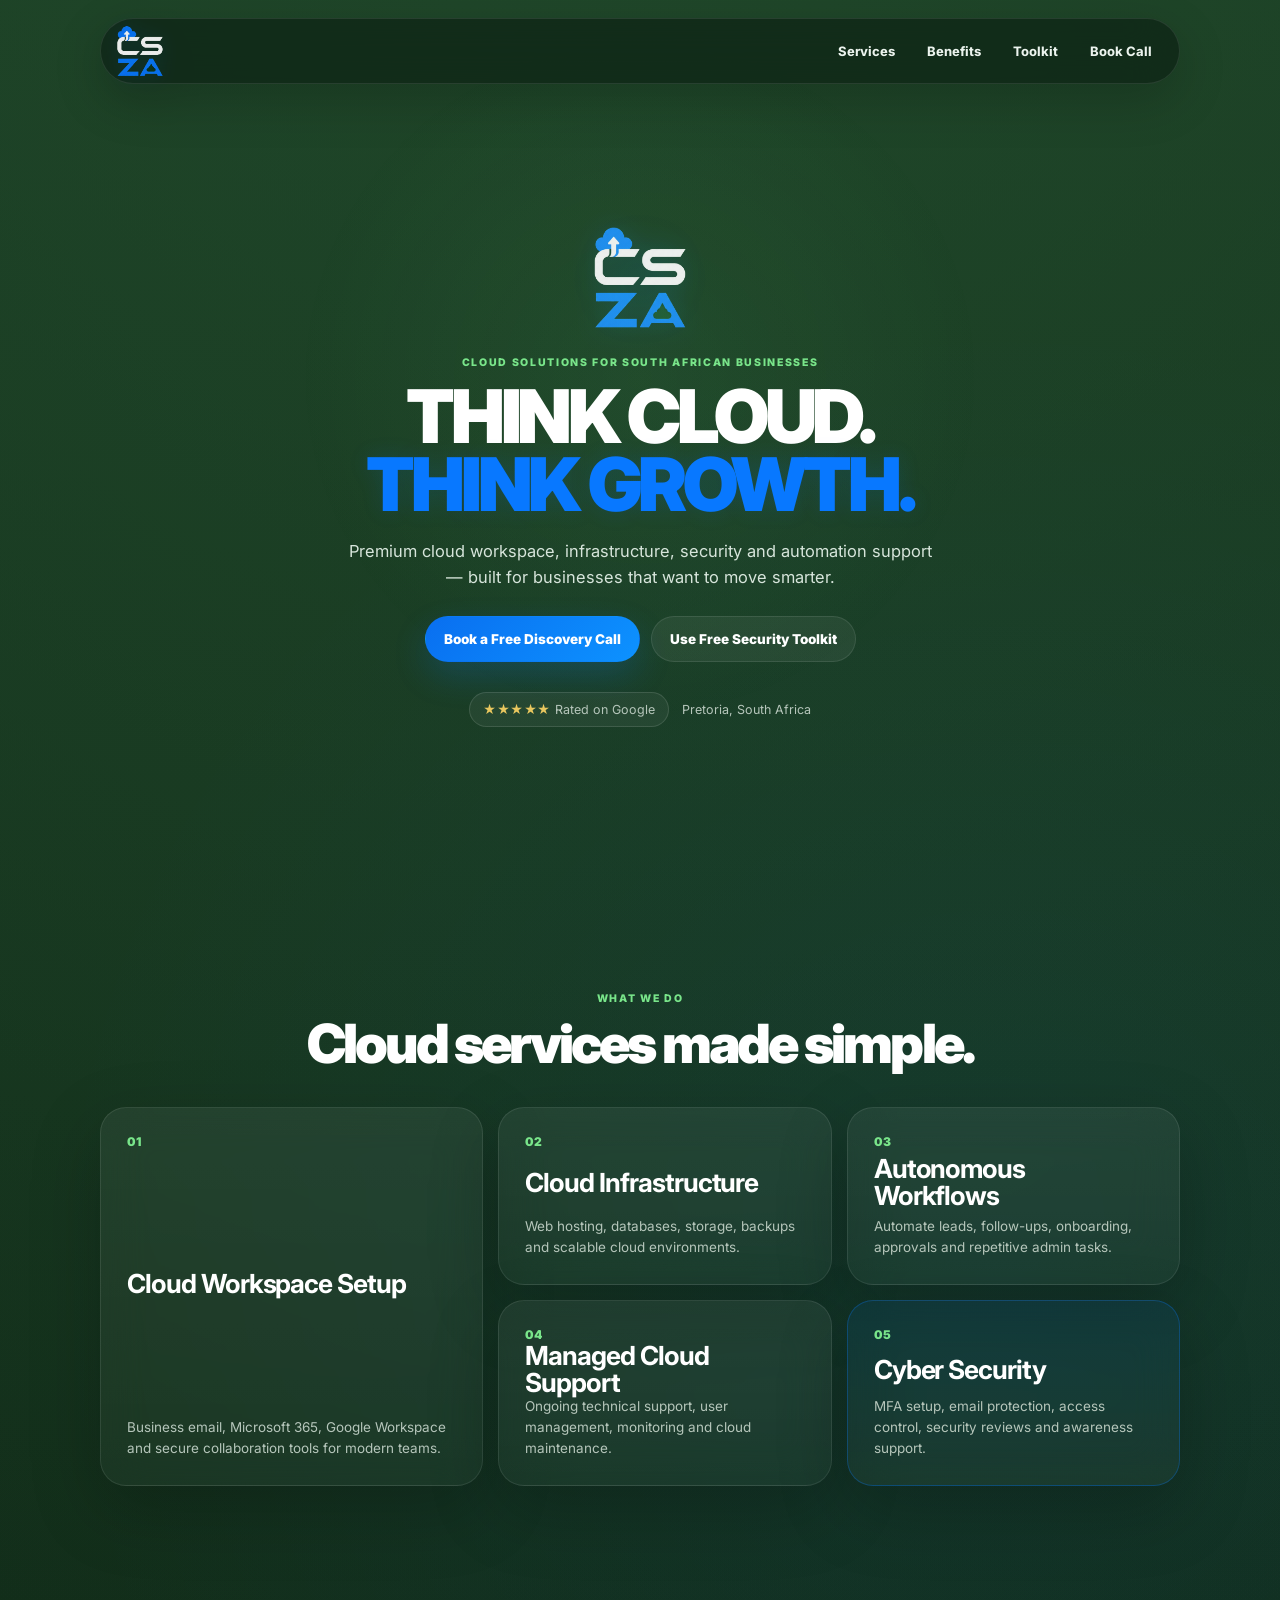
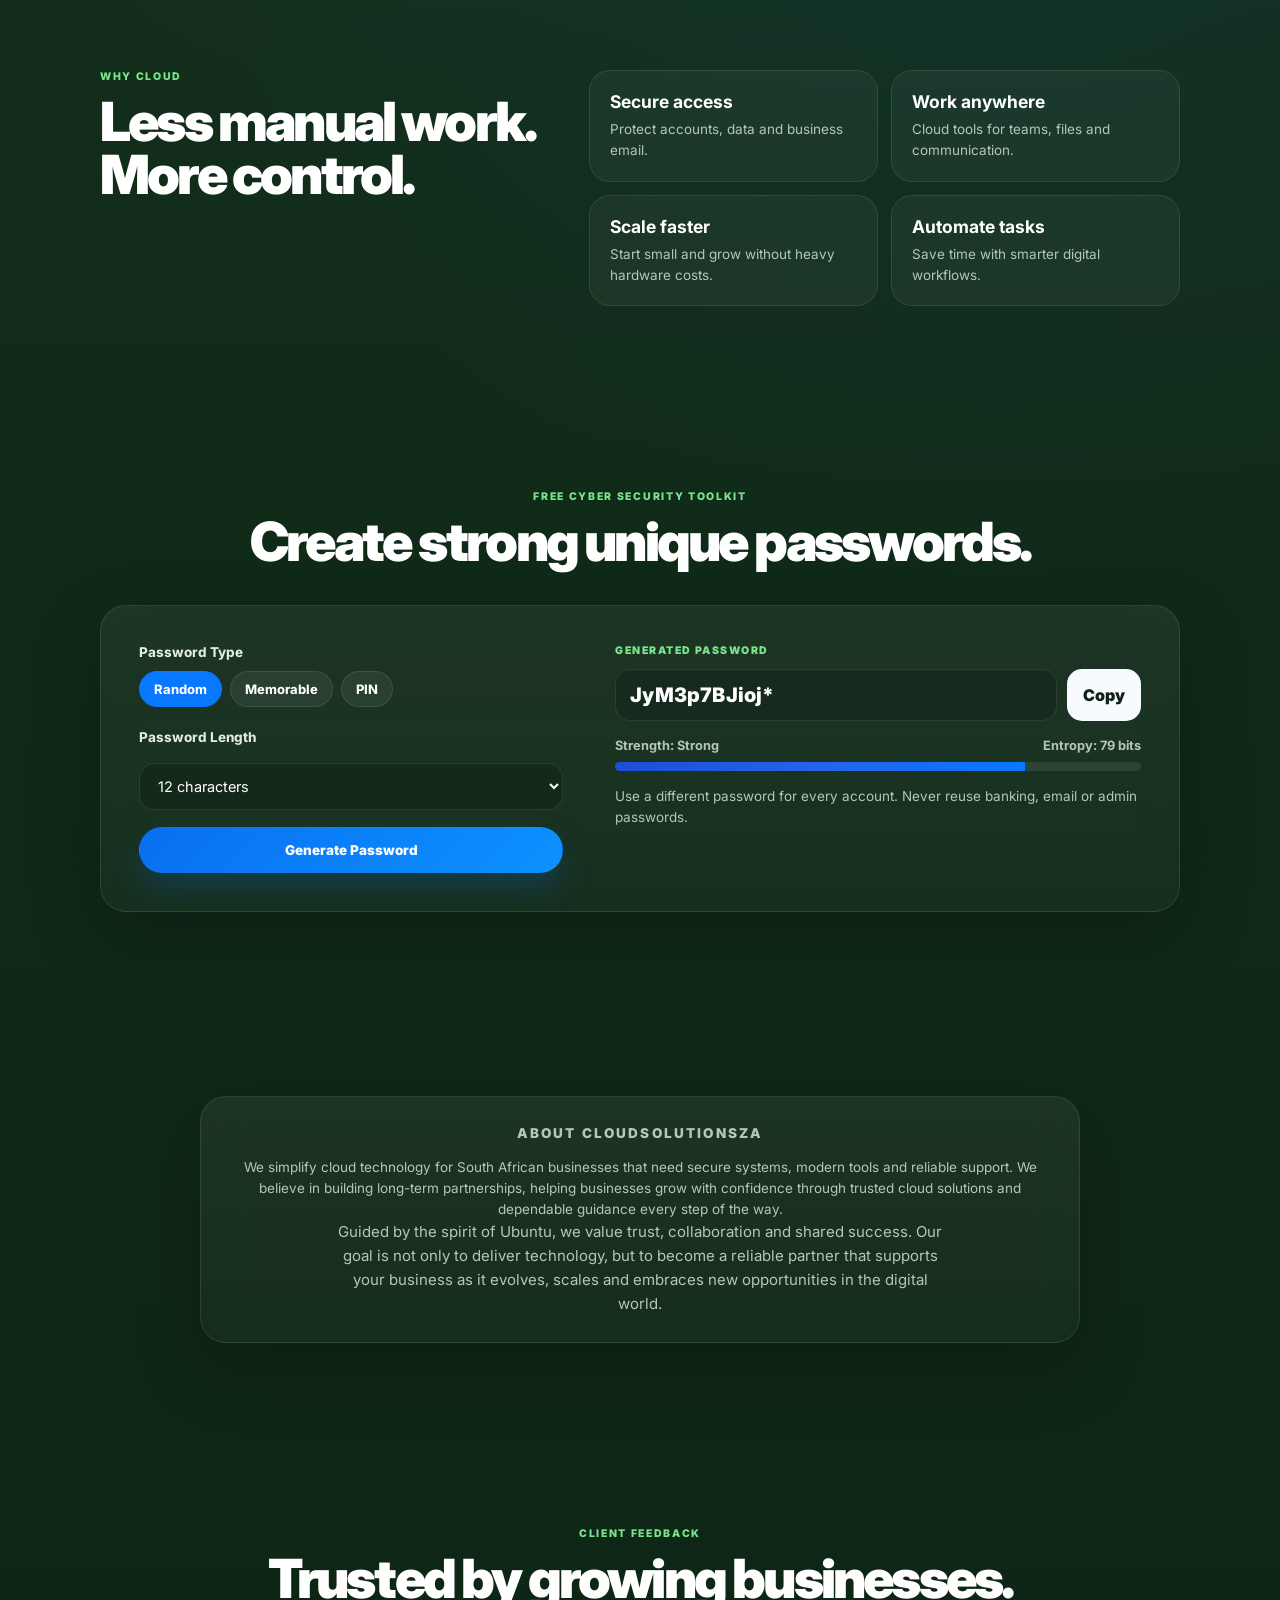
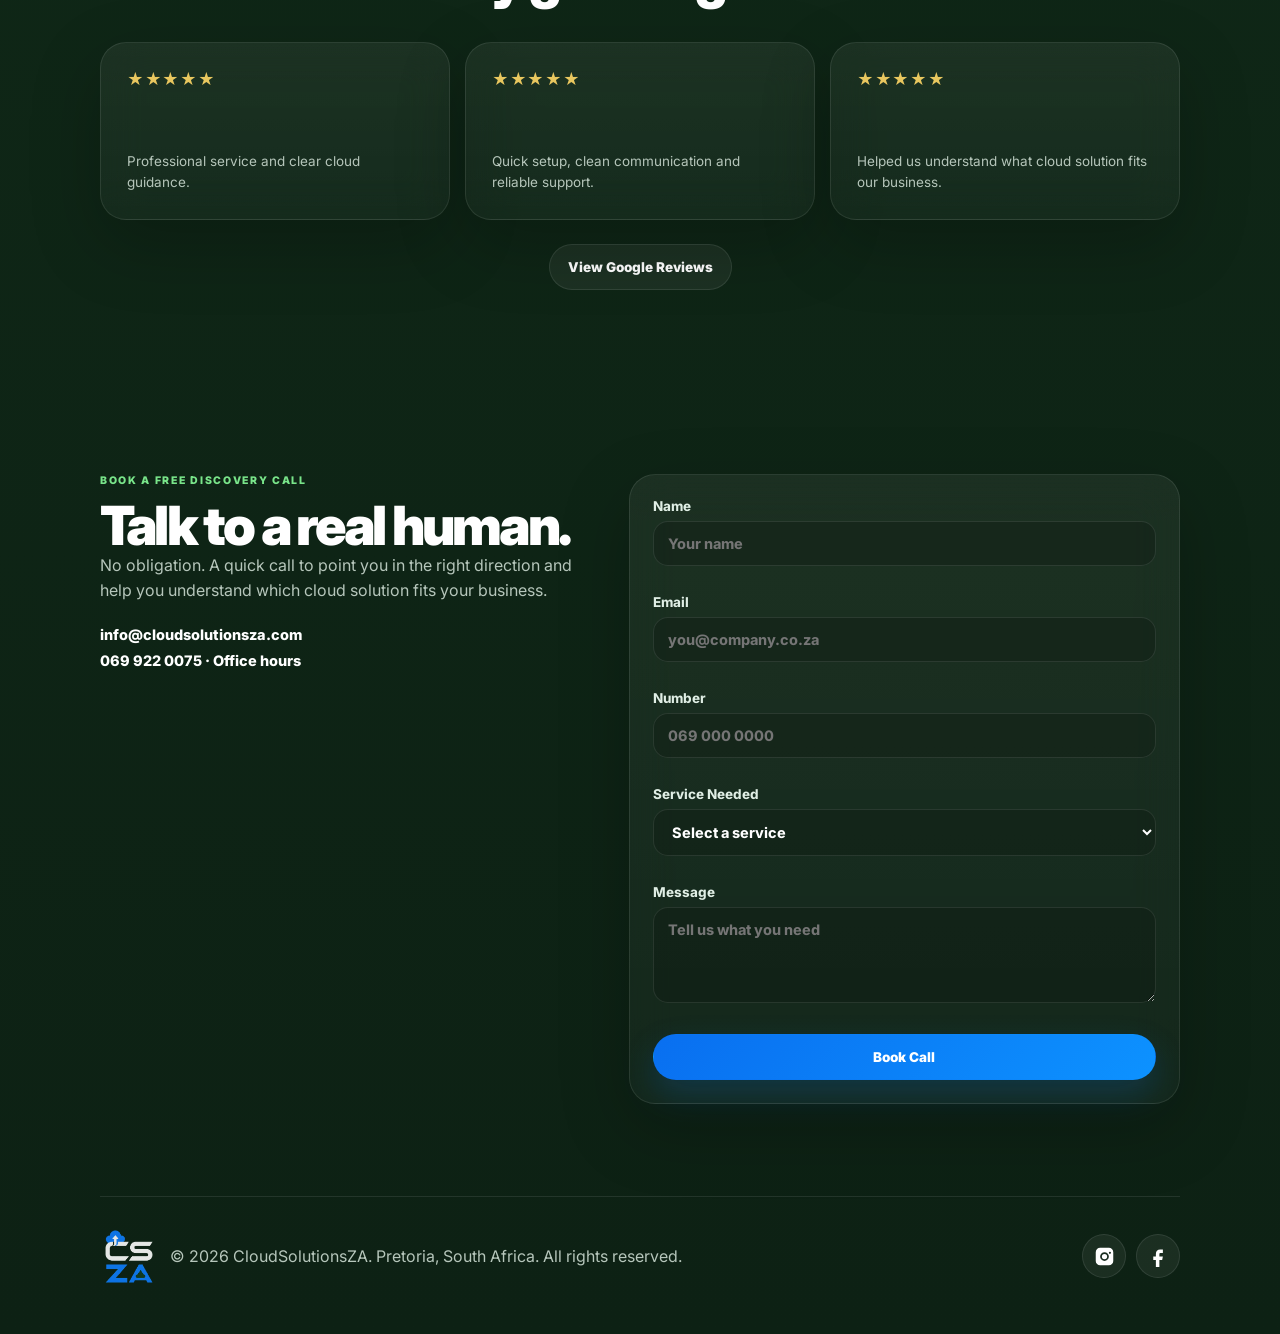
==== commit 5d810bf0: "Update index.html" ====
--- a/index.html
+++ b/index.html
@@ -142,13 +142,19 @@
 
     <section class="section-pad about-section" id="about">
       <div class="glass-card about-card">
-        <p>
+        <p class="eyebrow">About CloudSolutionsZA</p>
+       <p>
   We simplify cloud technology for South African businesses that need secure systems,
   modern tools and reliable support. We believe in building long-term partnerships,
-  helping businesses grow with confidence through trusted cloud solutions, dependable
-  support and a commitment to shared success. Guided by the spirit of Ubuntu, we work
-  alongside our clients to create sustainable growth through technology that is simple,
-  secure and built for the future.
+  helping businesses grow with confidence through trusted cloud solutions and dependable
+  guidance every step of the way.
+</p>
+
+<p>
+  Guided by the spirit of Ubuntu, we value trust, collaboration and shared success.
+  Our goal is not only to deliver technology, but to become a reliable partner that
+  supports your business as it evolves, scales and embraces new opportunities in the
+  digital world.
 </p>
       </div>
     </section>
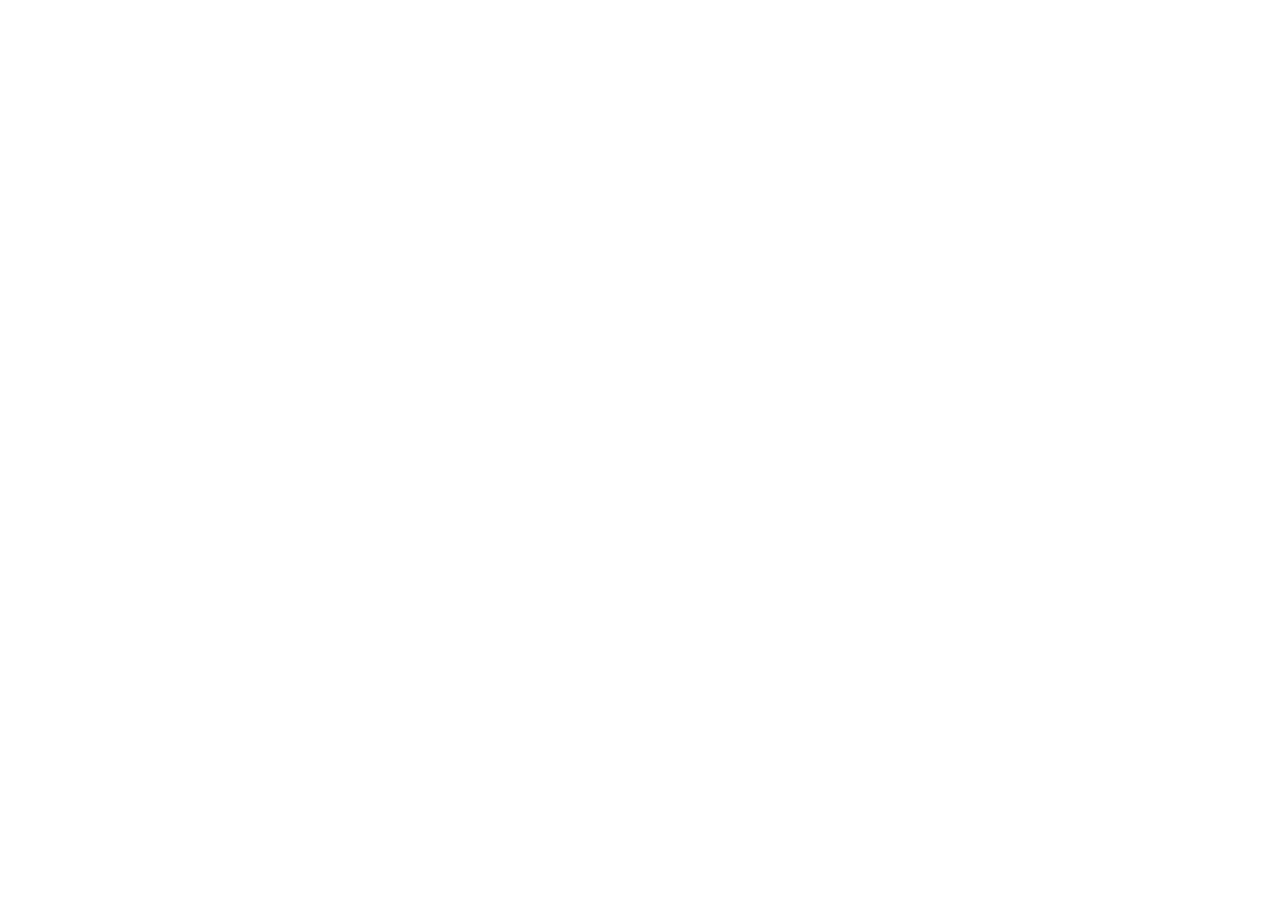
==== commit 7b64a724: "Update index.html" ====
--- a/index.html
+++ b/index.html
@@ -12,6 +12,20 @@
   <link rel="icon" type="image/png" href="favicon.png" />
   <link rel="apple-touch-icon" href="favicon.png" />
   <link rel="stylesheet" href="styles.css" />
+    <script type="application/ld+json">
+  {
+    "@context":"https://schema.org",
+    "@type":"Organization",
+    "name":"CloudSolutionsZA",
+    "url":"https://cloudsolutionsza.com",
+    "logo":"https://cloudsolutionsza.com/favicon.png",
+    "email":"info@cloudsolutionsza.com",
+    "telephone":"+27699220075",
+    "sameAs":[
+      "https://www.instagram.com/cloudsolutionsza",
+      "https://www.facebook.com/cloudsolutionsza"
+    ]
+  }
 </head>
 <body>
   <div class="page-glow"></div>
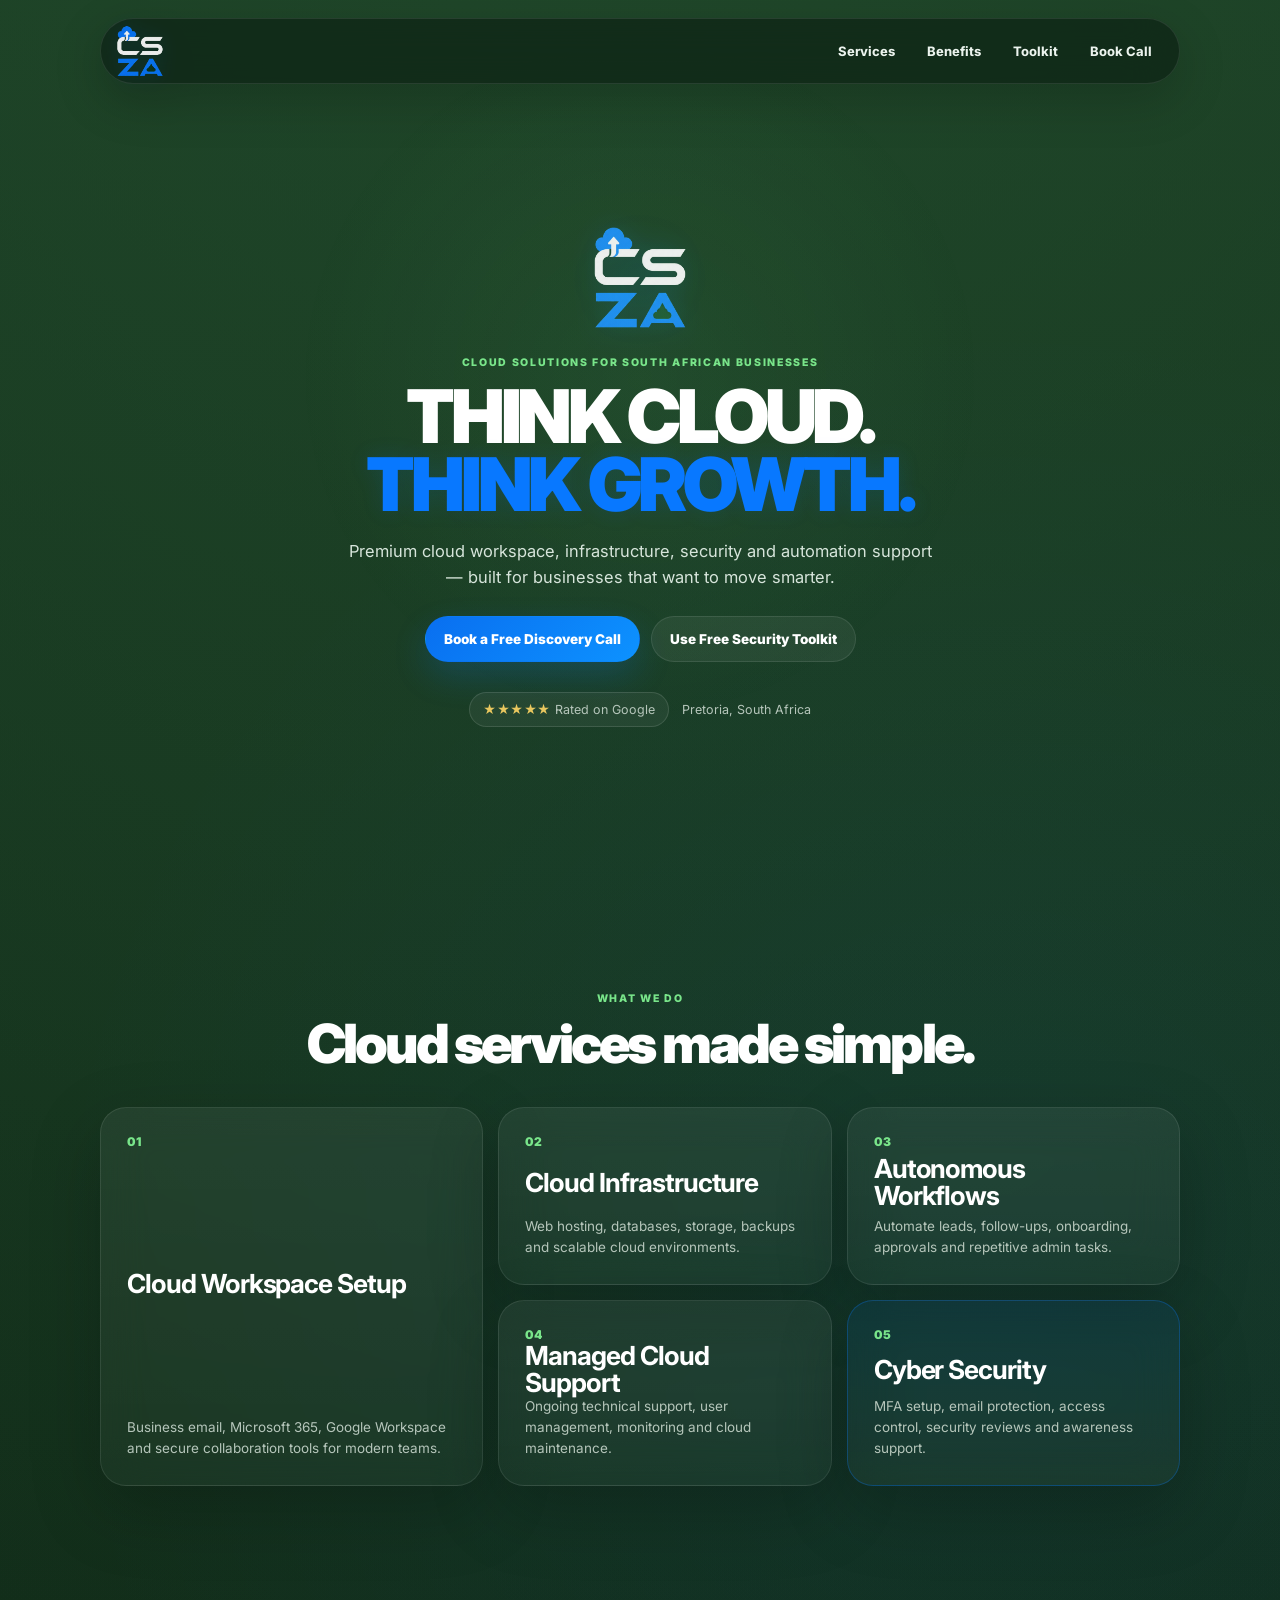
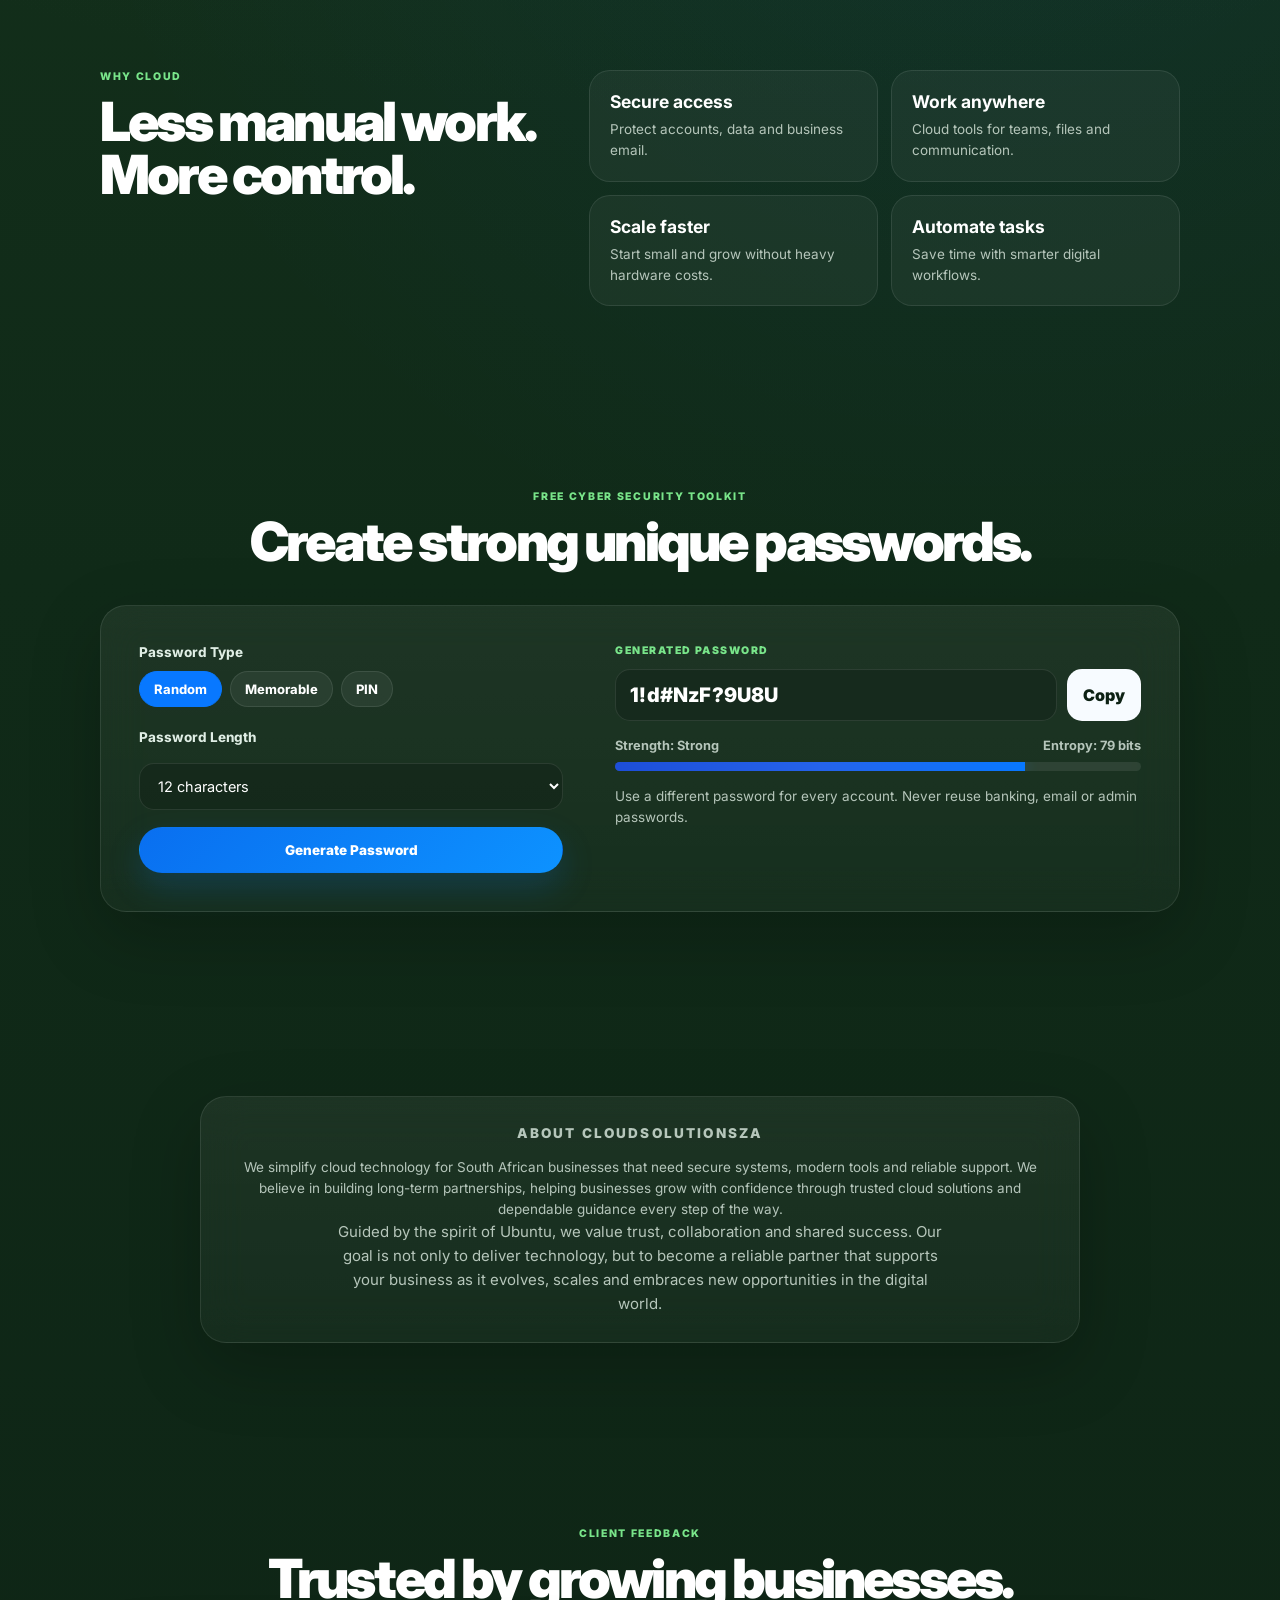
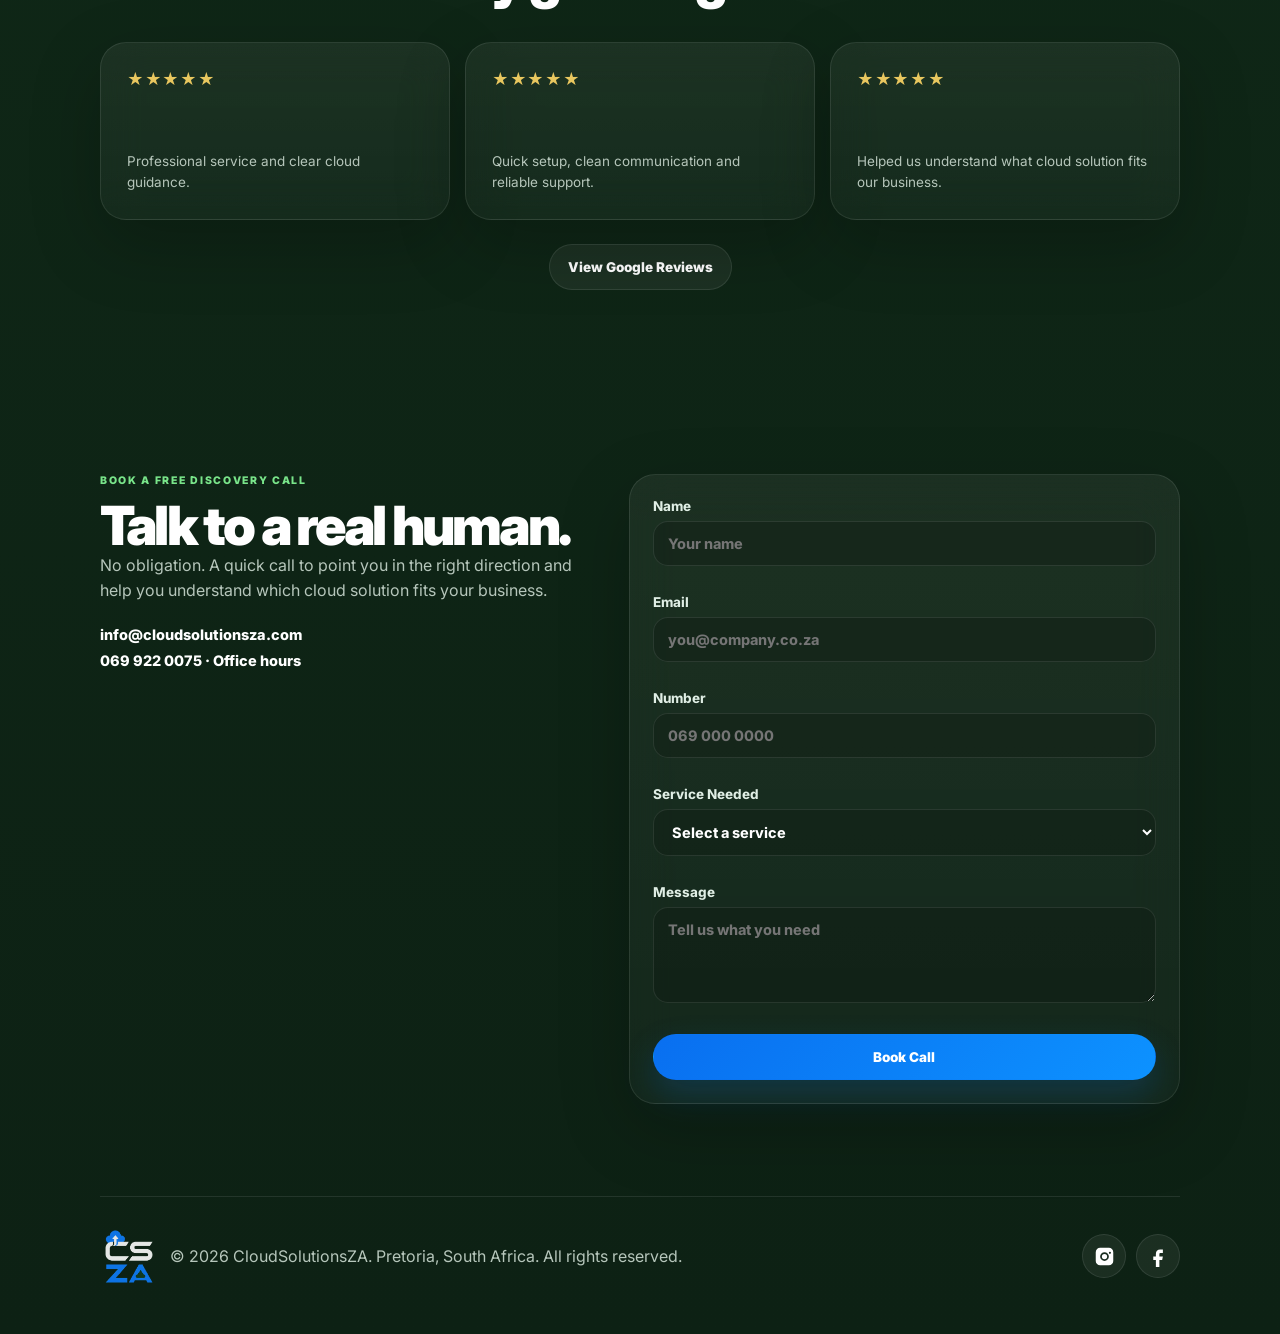
==== commit 8057215a: "Update index.html" ====
--- a/index.html
+++ b/index.html
@@ -13,19 +13,20 @@
   <link rel="apple-touch-icon" href="favicon.png" />
   <link rel="stylesheet" href="styles.css" />
     <script type="application/ld+json">
-  {
-    "@context":"https://schema.org",
-    "@type":"Organization",
-    "name":"CloudSolutionsZA",
-    "url":"https://cloudsolutionsza.com",
-    "logo":"https://cloudsolutionsza.com/favicon.png",
-    "email":"info@cloudsolutionsza.com",
-    "telephone":"+27699220075",
-    "sameAs":[
-      "https://www.instagram.com/cloudsolutionsza",
-      "https://www.facebook.com/cloudsolutionsza"
-    ]
-  }
+{
+  "@context": "https://schema.org",
+  "@type": "Organization",
+  "name": "CloudSolutionsZA",
+  "url": "https://cloudsolutionsza.com",
+  "logo": "https://cloudsolutionsza.com/favicon.png",
+  "email": "info@cloudsolutionsza.com",
+  "telephone": "+27699220075",
+  "sameAs": [
+    "https://www.instagram.com/cloudsolutionsza",
+    "https://www.facebook.com/cloudsolutionsza"
+  ]
+}
+</script>
 </head>
 <body>
   <div class="page-glow"></div>
